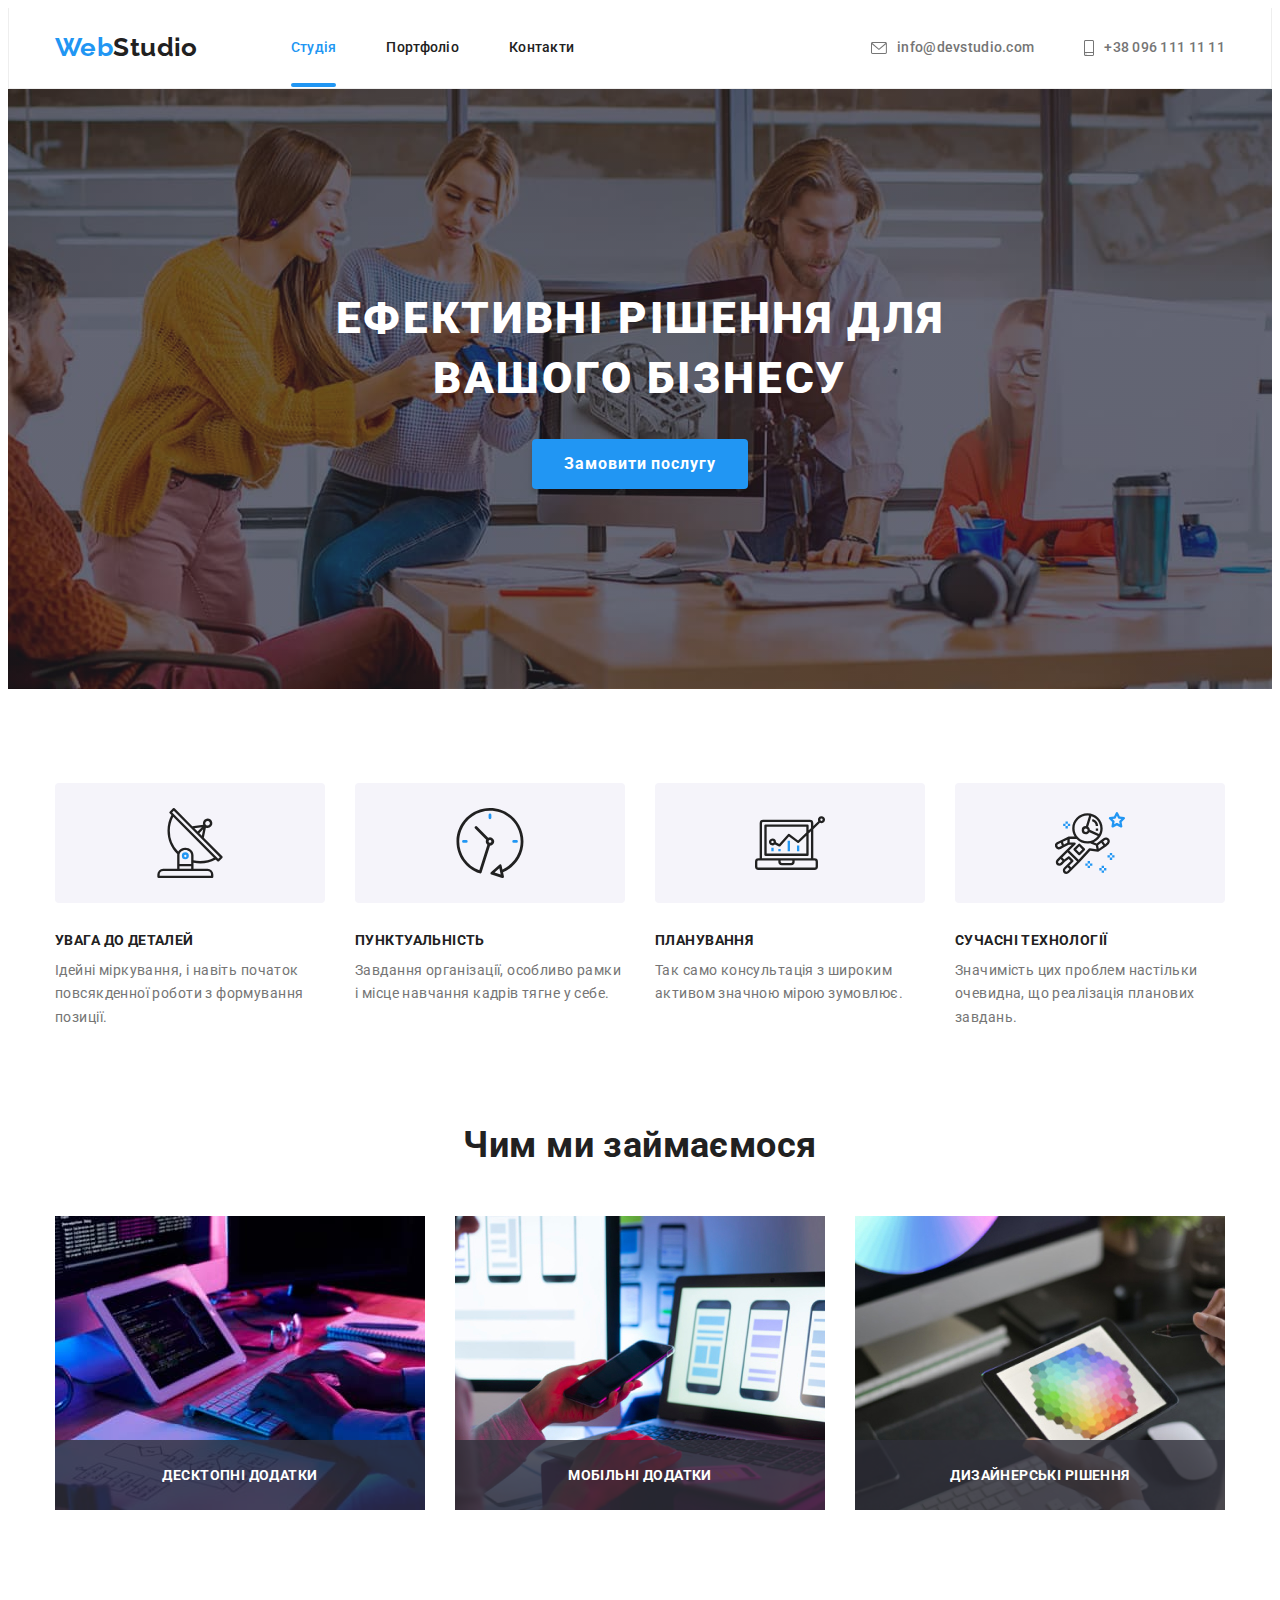
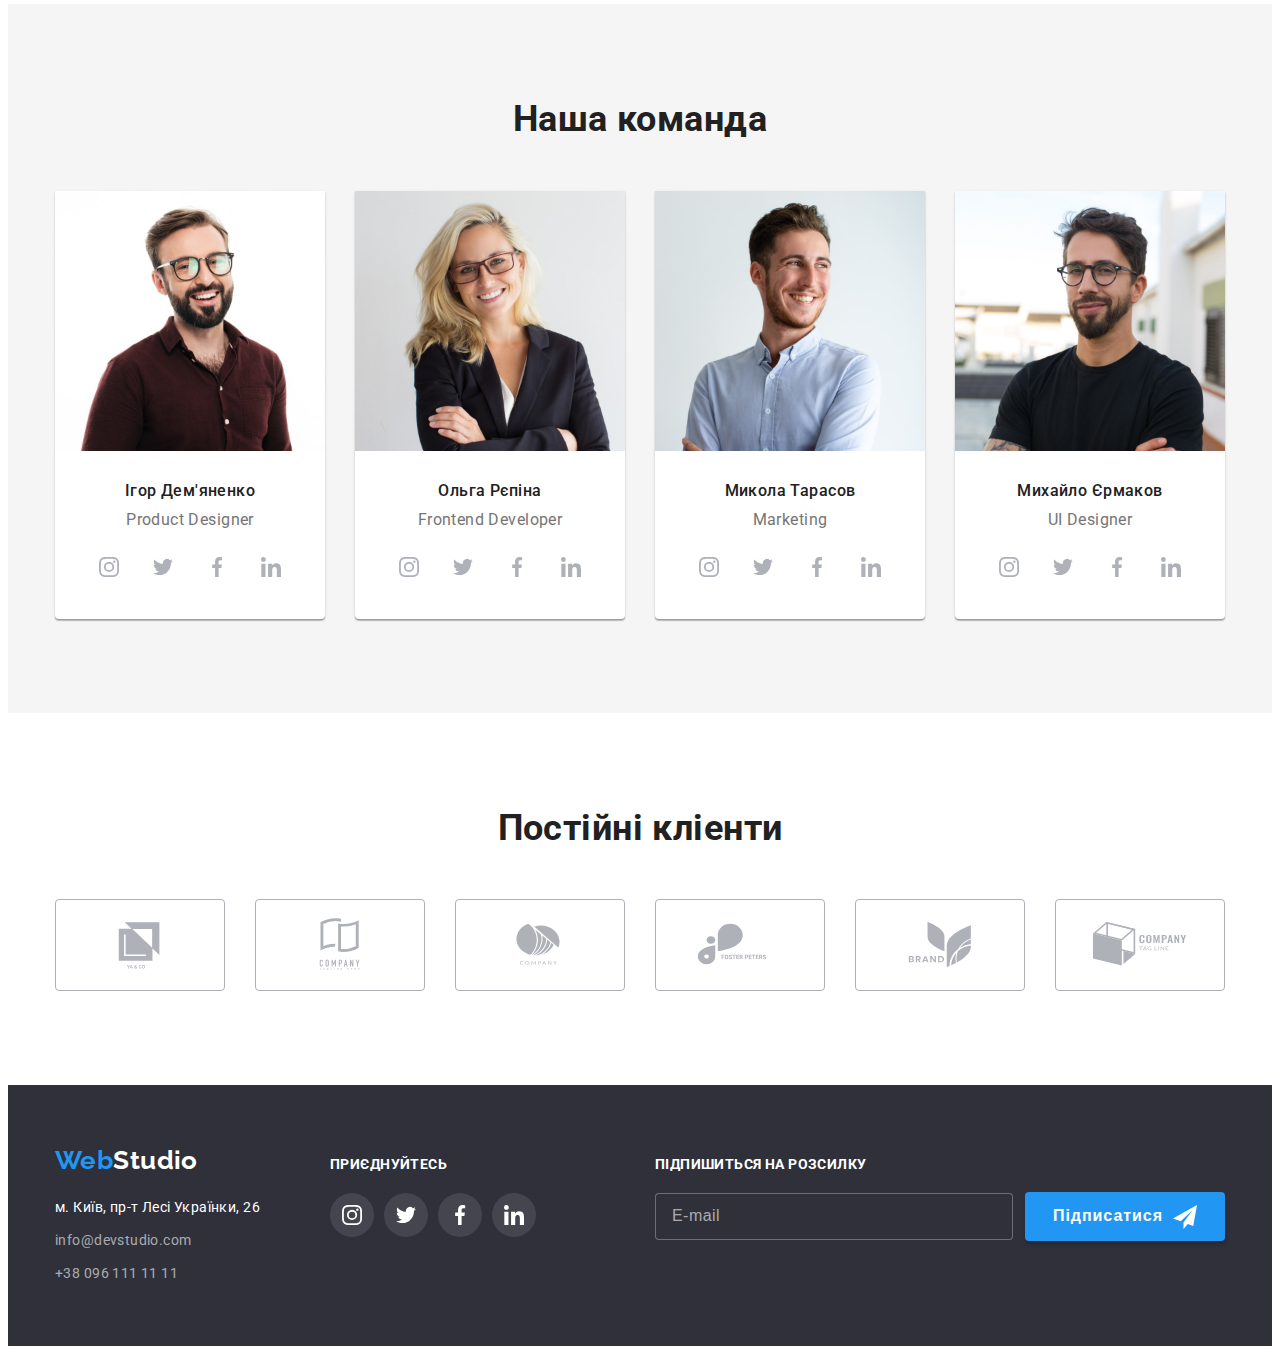
==== index.html @ d5d3a39d "add new file" ====
<!DOCTYPE html>
<html lang="uk">
  <head>
    <meta charset="UTF-8" />
    <meta http-equiv="X-UA-Compatible" content="IE=edge" />
    <meta name="viewport" content="width=device-width, initial-scale=1.0" />
    <title>Студія</title>

    <!-- front famaly -->
    <link
      href="https://fonts.googleapis.com/css2?family=Raleway:wght@700&family=Roboto:wght@400;500;700;900&display=swap"
      rel="stylesheet"
    />

    <!-- normalize -->
    <link
      rel="stylesheet"
      href="https://cdnjs.cloudflare.com/ajax/libs/modern-normalize/1.1.0/modern-normalize.min.css"
      integrity="sha512-wpPYUAdjBVSE4KJnH1VR1HeZfpl1ub8YT/NKx4PuQ5NmX2tKuGu6U/JRp5y+Y8XG2tV+wKQpNHVUX03MfMFn9Q=="
      crossorigin="anonymous"
      referrerpolicy="no-referrer"
    />

    <!-- style -->
    <link rel="stylesheet" href="./css/style.css" />
  </head>

  <body>
    <!--Header section-->
    <header class="header">
      <div class="container contact-container">
        <nav class="menu-nav">
          <a class="header-logo-text link" href="./index.html" lang="en"><span>Web</span>Studio</a>
          <ul class="header-list list">
            <li class="header-item">
              <a class="header-link current link" href="./index.html">Студія</a>
            </li>
            <li class="header-item">
              <a class="header-link link" href="./portfolio.html">Портфоліо</a>
            </li>
            <li class="header-item">
              <a class="header-link link" href="">Контакти</a>
            </li>
          </ul>
        </nav>
        <!-- Contact -->
        <ul class="contacts-list list">
          <li class="сontact-item">
            <a class="сontact-link link" href="mailto:info@devstudio.com">
              <svg class="contacts-icon" width="16" height="12">
                <use href="./images/icons.svg#icon-envelope"></use>
              </svg>
              info@devstudio.com</a
            >
          </li>
          <li class="сontact-item">
            <a class="сontact-link link" href="tel:+380961111111">
              <svg class="contacts-icon" width="10" height="16">
                <use href="./images/icons.svg#icon-smartphone"></use>
              </svg>
              +38 096 111 11 11</a
            >
          </li>
        </ul>
      </div>
    </header>

    <!--Main section-->
    <main>
      <section class="hero section">
        <div class="container">
          <h1 class="hero-title">Ефективні рішення для вашого бізнесу</h1>
          <button class="hero-btn button" type="button" data-modal-open>Замовити послугу</button>
        </div>
      </section>

      <!--Our Advantage-->
      <section class="about section">
        <div class="container">
          <h2 class="visually-hidden">Наші переваги</h2>
          <ul class="about-list list">
            <li class="about-item">
              <div class="about-visual">
                <svg class="about-icon" width="70" height="70">
                  <use href="./images/icons.svg#icon-antenna"></use>
                </svg>
              </div>

              <div class="about-description">
                <h3 class="about-title">УВАГА ДО ДЕТАЛЕЙ</h3>
                <p class="about-text">
                  Ідейні міркування, і навіть початок повсякденної роботи з формування позиції.
                </p>
              </div>
            </li>

            <li class="about-item">
              <div class="about-visual">
                <svg class="about-icon" width="70" height="70">
                  <use href="./images/icons.svg#icon-clock"></use>
                </svg>
              </div>

              <div class="about-description">
                <h3 class="about-title">ПУНКТУАЛЬНІСТЬ</h3>
                <p class="about-text">
                  Завдання організації, особливо рамки і місце навчання кадрів тягне у себе.
                </p>
              </div>
            </li>

            <li class="about-item">
              <div class="about-visual">
                <svg class="about-icon" width="70" height="70">
                  <use href="./images/icons.svg#icon-diagram"></use>
                </svg>
              </div>

              <div class="about-description">
                <h3 class="about-title">ПЛАНУВАННЯ</h3>
                <p class="about-text">
                  Так само консультація з широким активом значною мірою зумовлює.
                </p>
              </div>
            </li>

            <li class="about-item">
              <div class="about-visual">
                <svg class="about-icon" width="70" height="70">
                  <use href="./images/icons.svg#icon-astronaut"></use>
                </svg>
              </div>
              <div class="about-description">
                <h3 class="about-title">СУЧАСНІ ТЕХНОЛОГІЇ</h3>
                <p class="about-text">
                  Значимість цих проблем настільки очевидна, що реалізація планових завдань.
                </p>
              </div>
            </li>
          </ul>
        </div>
      </section>

      <!--Our Work-->
      <section class="work section">
        <div class="container">
          <h2 class="section-title">Чим ми займаємося</h2>
          <ul class="work-list list">
            <li class="work-item">
              <div class="work-container">
                <img src="./images/img.jpg" alt="workpictures" width="370" height="294" />
                <div class="label">
                  <p class="label-text">ДЕСКТОПНІ ДОДАТКИ</p>
                </div>
              </div>
            </li>
            <li class="work-item">
              <div class="work-container">
                <img src="./images/img-1.jpg" alt="workpictures" width="370" height="294" />
                <div class="label">
                  <p class="label-text">МОБІЛЬНІ ДОДАТКИ</p>
                </div>
              </div>
            </li>
            <li class="work-item">
              <div class="work-container">
                <img src="./images/img-2.jpg" alt="workpictures" width="370" height="294" />
                <div class="label">
                  <p class="label-text">ДИЗАЙНЕРСЬКІ РІШЕННЯ</p>
                </div>
              </div>
            </li>
          </ul>
        </div>
      </section>

      <!--Our Team-->
      <section class="team section">
        <div class="container">
          <h2 class="section-title">Наша команда</h2>
          <ul class="team-list list">
            <li class="team-item">
              <img src="./team/team-1-min.jpg" alt="Ігор Дем'яненко" width="270" height="260" />
              <div class="members">
                <h3 class="team-title">Ігор Дем'яненко</h3>
                <p class="team-text" lang="en">Product Designer</p>
                <ul class="team-social-list list">
                  <li class="team-social-item">
                    <a class="team-social-link" href="">
                      <svg class="team-social-icon" width="20" height="20">
                        <use href="./images/icons.svg#icon-instagram"></use></svg
                    ></a>
                  </li>
                  <li class="team-social-item">
                    <a class="team-social-link" href="">
                      <svg class="team-social-icon" width="20" height="20">
                        <use href="./images/icons.svg#icon-twitter"></use>
                      </svg>
                    </a>
                  </li>
                  <li class="team-social-item">
                    <a class="team-social-link" href="">
                      <svg class="team-social-icon" width="20" height="20">
                        <use href="./images/icons.svg#icon-facebook"></use>
                      </svg>
                    </a>
                  </li>
                  <li class="team-social-item">
                    <a class="team-social-link" href="">
                      <svg class="team-social-icon" width="20" height="20">
                        <use href="./images/icons.svg#icon-linkedin"></use>
                      </svg>
                    </a>
                  </li>
                </ul>
              </div>
            </li>

            <li class="team-item">
              <img src="./team/team-2-min.jpg" alt="Ольга Рєпіна" width="270" height="260" />
              <div class="members">
                <h3 class="team-title">Ольга Рєпіна</h3>
                <p class="team-text" lang="en">Frontend Developer</p>
                <ul class="team-social-list list">
                  <li class="team-social-item">
                    <a class="team-social-link" href="">
                      <svg class="team-social-icon" width="20" height="20">
                        <use href="./images/icons.svg#icon-instagram"></use></svg
                    ></a>
                  </li>
                  <li class="team-social-item">
                    <a class="team-social-link" href="">
                      <svg class="team-social-icon" width="20" height="20">
                        <use href="./images/icons.svg#icon-twitter"></use>
                      </svg>
                    </a>
                  </li>
                  <li class="team-social-item">
                    <a class="team-social-link" href="">
                      <svg class="team-social-icon" width="20" height="20">
                        <use href="./images/icons.svg#icon-facebook"></use>
                      </svg>
                    </a>
                  </li>
                  <li class="team-social-item">
                    <a class="team-social-link" href="">
                      <svg class="team-social-icon" width="20" height="20">
                        <use href="./images/icons.svg#icon-linkedin"></use>
                      </svg>
                    </a>
                  </li>
                </ul>
              </div>
            </li>

            <li class="team-item">
              <img src="./team/team-3-min.jpg" alt="Микола Тарасов" width="270" height="260" />
              <div class="members">
                <h3 class="team-title">Микола Тарасов</h3>
                <p class="team-text" lang="en">Marketing</p>
                <ul class="team-social-list list">
                  <li class="team-social-item">
                    <a class="team-social-link" href="">
                      <svg class="team-social-icon" width="20" height="20">
                        <use href="./images/icons.svg#icon-instagram"></use></svg
                    ></a>
                  </li>
                  <li class="team-social-item">
                    <a class="team-social-link" href="">
                      <svg class="team-social-icon" width="20" height="20">
                        <use href="./images/icons.svg#icon-twitter"></use>
                      </svg>
                    </a>
                  </li>
                  <li class="team-social-item">
                    <a class="team-social-link" href="">
                      <svg class="team-social-icon" width="20" height="20">
                        <use href="./images/icons.svg#icon-facebook"></use>
                      </svg>
                    </a>
                  </li>
                  <li class="team-social-item">
                    <a class="team-social-link" href="">
                      <svg class="team-social-icon" width="20" height="20">
                        <use href="./images/icons.svg#icon-linkedin"></use>
                      </svg>
                    </a>
                  </li>
                </ul>
              </div>
            </li>

            <li class="team-item">
              <img src="./team/team-4-min.jpg" alt="Михайло Єрмаков" width="270" height="260" />
              <div class="members">
                <h3 class="team-title">Михайло Єрмаков</h3>
                <p class="team-text" lang="en">UI Designer</p>
                <ul class="team-social-list list">
                  <li class="team-social-item">
                    <a class="team-social-link" href="">
                      <svg class="team-social-icon" width="20" height="20">
                        <use href="./images/icons.svg#icon-instagram"></use></svg
                    ></a>
                  </li>
                  <li class="team-social-item">
                    <a class="team-social-link" href="">
                      <svg class="team-social-icon" width="20" height="20">
                        <use href="./images/icons.svg#icon-twitter"></use>
                      </svg>
                    </a>
                  </li>
                  <li class="team-social-item">
                    <a class="team-social-link" href="">
                      <svg class="team-social-icon" width="20" height="20">
                        <use href="./images/icons.svg#icon-facebook"></use>
                      </svg>
                    </a>
                  </li>
                  <li class="team-social-item">
                    <a class="team-social-link" href="">
                      <svg class="team-social-icon" width="20" height="20">
                        <use href="./images/icons.svg#icon-linkedin"></use>
                      </svg>
                    </a>
                  </li>
                </ul>
              </div>
            </li>
          </ul>
        </div>
      </section>

      <!-- Our regular clients-->
      <section class="clients section">
        <div class="container">
          <h2 class="section-title">Постійні кліенти</h2>
          <ul class="clients-list list">
            <li class="clients-item">
              <a class="clients-link" href="">
                <svg class="clients-icon" width="106" height="60">
                  <use href="./images/icons.svg#icon-Logo"></use>
                </svg>
              </a>
            </li>

            <li class="clients-item">
              <a class="clients-link" href="">
                <svg class="clients-icon" width="106" height="60">
                  <use href="./images/icons.svg#icon-Logo1"></use>
                </svg>
              </a>
            </li>
            <li class="clients-item">
              <a class="clients-link" href="">
                <svg class="clients-icon" width="106" height="60">
                  <use href="./images/icons.svg#icon-Logo2"></use>
                </svg>
              </a>
            </li>
            <li class="clients-item">
              <a class="clients-link" href="">
                <svg class="clients-icon" width="106" height="60">
                  <use href="./images/icons.svg#icon-Logo3"></use>
                </svg>
              </a>
            </li>
            <li class="clients-item">
              <a class="clients-link" href="">
                <svg class="clients-icon" width="106" height="60">
                  <use href="./images/icons.svg#icon-Logo4"></use>
                </svg>
              </a>
            </li>
            <li class="clients-item">
              <a class="clients-link" href="">
                <svg class="clients-icon" width="106" height="60">
                  <use href="./images/icons.svg#icon-Logo5"></use>
                </svg>
              </a>
            </li>
          </ul>
        </div>
      </section>
    </main>
    <!--Footer-->
    <footer class="footer">
      <!-- Логотип сайту -->
      <div class="container flex-block">
        <div>
          <a class="logo-footer link" href="./index.html"
            >Web<span class="logo-footer-part">Studio</span></a
          >
          <address class="footer-address">
            <!-- Контактна інформація -->
            <ul class="footer-contact-list list">
              <li class="contact-item">
                <p class="address">м. Київ, пр-т Лесі Українки, 26</p>
              </li>
              <li class="contact-item">
                <a class="footer-mail link" href="mailto:info@devstudio.com">info@devstudio.com</a>
              </li>
              <li class="contact-item">
                <a class="footer-tel link" href="tel:+380961111111">+38 096 111 11 11</a>
              </li>
            </ul>
          </address>
        </div>

        <!-- Footer Sign up -->

        <div class="footer-social">
          <p class="footer-social-title">ПРИЄДНУЙТЕСЬ</p>
          <ul class="footer-social-list list">
            <li class="footer-social-item">
              <a class="footer-social-link" href="">
                <svg class="footer-social-icon" width="20" height="20">
                  <use href="./images/icons.svg#icon-instagram"></use>
                </svg>
              </a>
            </li>

            <li class="footer-social-item">
              <a class="footer-social-link" href="">
                <svg class="footer-social-icon" width="20" height="20">
                  <use href="./images/icons.svg#icon-twitter"></use>
                </svg>
              </a>
            </li>

            <li class="footer-social-item">
              <a class="footer-social-link" href="">
                <svg class="footer-social-icon" width="20" height="20">
                  <use href="./images/icons.svg#icon-facebook"></use>
                </svg>
              </a>
            </li>

            <li class="footer-social-item">
              <a class="footer-social-link" href="">
                <svg class="footer-social-icon" width="20" height="20">
                  <use href="./images/icons.svg#icon-linkedin"></use>
                </svg>
              </a>
            </li>
          </ul>
        </div>
        <!-- Subscribe -->
        <div class="subs-mail-form">
          <p class="subs-tittle">Підпишиться на розсилку</p>
          <div class="subs-form-field">
            <form class="subs-form">
              <label for="name"></label>
              <input type="email" name="mail" id="mail" autocomplete="on" placeholder="E-mail" />
              <button class="subs-mail-btn" type="submit">
                Підписатися<svg class="send-icon" width="24" height="24">
                  <use href="./images/icons.svg#icon-send"></use>
                </svg>
              </button>
            </form>
          </div>
        </div>
      </div>
    </footer>
    <!-- Modal close-icon -->
    <div class="backdrop is-hidden" data-modal>
      <div class="modal">
        <button class="btn-close-modal" data-modal-close>
          <svg class="modal-close-icon" width="18" height="18">
            <use href="./images/icons.svg#icon-close"></use>
          </svg>
        </button>
        <p class="form-title">Залиште свої дані, ми вам передзвонимо</p>
        <form class="modal-form">
          <div class="form-field">
            <label for="name" class="form-label">Ім'я</label>
            <input type="text" class="form-input" name="user-text" id="name" />
            <svg class="icon-form" width="18" height="18">
              <use href="./images/icons.svg#icon-person"></use>
            </svg>
          </div>
          <div class="form-field">
            <label for="name" class="form-label">Телефон</label>
            <input type="tel" class="form-input" name="tel" id="name" />
            <svg class="icon-form" width="18" height="18">
              <use href="./images/icons.svg#icon-phone"></use>
            </svg>
          </div>
          <div class="form-field">
            <label for="name" class="form-label">Пошта</label>
            <input type="email" class="form-input" name="email" id="name" />
            <svg class="icon-form" width="18" height="18">
              <use href="./images/icons.svg#icon-mail"></use>
            </svg>
          </div>
          <div class="form-comment">
            <label for="comment" class="commentar">Коментар</label>
            <textarea
              class="form-area"
              name="comment"
              id="comment"
              placeholder="Введіть текст"
            ></textarea>
          </div>
          <div class="form-checkbox">
            <label for="text" class="label-check">
              <input type="checkbox" class="input-checkbox" name="text" value="text" id="text" />
              <span class="icon-checkbox"></span>
              Погоджуюся з розсилкою та приймаю<a class="policy" href="#">Умови договору</a>
            </label>
          </div>
          <button class="form-btn" type="submit">Відправити</button>
        </form>
      </div>
    </div>
    <!-- Java script modal window -->
    <script src="./js/modal.js"></script>
  </body>
</html>
---- css/style.css ----
:root {
  --primary-text-color: #757575;
  --title-text-color: #212121;
  --accent-color: #2196f3;
  --white-color: #ffffff;
  --background-color: #ffffff;
  --background-color-hero-footer: #2f303a;
  --background-color-second: #f5f5f5;
  --team-background-color: #f5f4fa;
  --main-sprite-color: #afb1b8;
  --portfolio-border: #eeeeee;
}
body {
  font-family: Roboto, sans-serif;
  color: var(--title-text-color);
  background-color: var(--background-color);
  letter-spacing: 0.03em;
  font-size: 14px;
}
/* reset */
html {
  box-sizing: border-box;
}
*,
*::after,
*::before {
  box-sizing: inherit;
}
/* Cтилі для обнулення верхніх відступів у елементів */
h1,
h2,
h3,
h4,
h5,
h6,
p {
  margin: 0;
}

/* Клас для онулення базових властивостей (ul) */
ul,
ol {
  list-style: none;
  padding-left: 0;
  margin: 0;
}

/* Класс для онулення базовых властивостей у силці(а) */
a {
  text-decoration: none;
  color: inherit;
}

/* Властивості для коректного відображення картинок */
img {
  display: block;
  max-width: 100%;
  height: auto;
}

/* Властивості для онуленя у крсива у адрес */

address {
  font-style: normal;
}
/* Container */
.container {
  width: 1200px;
  margin: 0 auto;
  padding: 0 15px;
}
/* Кнопка   */
span {
  color: var(--accent-color);
}

.visually-hidden {
  position: absolute;
  white-space: nowrap;
  width: 1px;
  height: 1px;
  overflow: hidden;
  border: 0;
  padding: 0;
  clip: rect(0 0 0 0);
  clip-path: inset(50%);
  margin: -1px;
}

/* Властивості для класу Section */

.section {
  padding-top: 94px;
  padding-bottom: 94px;
}

/* Dластивості для класу Footer */
.footer {
  padding-top: 60px;
  padding-bottom: 60px;
  background-color: var(--background-color-hero-footer);
}

/* ------------HEADER--------------- */

.header-list {
  display: flex;
}
.header-list:first-child {
  padding-right: 0;
}

.header-list list {
  margin-right: 50px;
}

/* --------------logo----------------- */
.header {
  background: var(--background-color);
  border-left: 1px solid #eeeeee;
  border-right: 1px solid #eeeeee;
  border-bottom: 1px solid #eeeeee;
}

.header-logo-text {
  display: block;
  padding-top: 24px;
  padding-bottom: 25px;
  margin-right: 93px;
  color: var(--title-text-color);
  font-family: Raleway, sans-serif;
  font-weight: 700;
  font-size: 26px;
  line-height: 1.19;
  text-decoration: none;
}
.header-logo:hover {
  color: var(--accent-color);
}
/*----------------Site nav--------------  */

.menu-nav {
  color: var(--title-text-color);
}

.menu-nav,
.header-list {
  display: flex;
  align-items: center;
}
.header-list {
  display: flex;
  gap: 50px;
}

.header-link {
  position: relative;
  font-weight: 500;
  line-height: 1.14;
  letter-spacing: 0.02em;
  color: var(--title-text-color);
  transition: color 250ms cubic-bezier(0.4, 0, 0.2, 1);
}

.header-list,
.header-link:hover,
.header-list,
.header-link:focus {
  color: var(--accent-color);
}

.header-link.current::after {
  display: block;
  content: '';
  position: absolute;
  left: 0;
  bottom: 0;
  width: 100%;
  height: 4px;
  border-radius: 2px;
  background-color: var(--accent-color);
  transform: translateY(32px);
  color: var(--accent-color);
  line-height: 1.14;
  font-weight: 500;
  letter-spacing: 0.02em;
}

.current {
  color: var(--accent-color);
}

.header-list,
.header-link.current:hover,
.header-list,
.header-link.current:focus {
  color: var(--accent-color);
}

/* --------Contact------------ */
.contact-container {
  display: flex;
}

.contacts-list {
  display: flex;
  align-items: center;
  justify-content: center;
  margin-left: auto;
  gap: 50px;
}

.сontact-link {
  display: flex;
  align-items: center;
  justify-content: center;
  margin: auto;
  color: var(--primary-text-color);
  font-weight: 500;
  line-height: 1.14;
  letter-spacing: 0.02em;
  transition: color 250ms cubic-bezier(0.4, 0, 0.2, 1);
}
.contacts-list,
.сontact-link:hover,
.contacts-list,
.сontact-link:focus {
  color: var(--accent-color);
}

.contacts-icon {
  margin-right: 10px;
  fill: currentColor;
}

/* -----------------HERO------------- */
.hero {
  background-color: var(--background-color-hero-footer);
  text-align: center;
  padding-top: 200px;
  padding-bottom: 200px;
  background-image: linear-gradient(rgba(47, 48, 58, 0.4), rgba(47, 48, 58, 0.4)),
    url(../images/bg-img.jpg);
  background-repeat: no-repeat;
  background-position: center;
  background-size: cover;
  max-width: 1600px;
  margin-left: auto;
  margin-right: auto;
}

.is-hidden {
  visibility: hidden;
  opacity: 0;
  pointer-events: none;
}
.backdrop.is-hidden .modal {
  transform: translate(-50%, -50%) scaleY(0);
}
.backdrop {
  position: fixed;
  top: 0;
  left: 0;
  width: 100%;
  height: 100%;
  background-color: rgba(0, 0, 0, 0.2);
  transition: opacity 300ms linear, visibility 300ms linear;
}

.modal {
  position: absolute;
  top: 50%;
  left: 50%;
  height: 581px;
  width: 528px;
  padding: 40px;
  background-color: var(--background-color);
  box-shadow: 0px 1px 3px rgba(0, 0, 0, 0.12), 0px 1px 1px rgba(0, 0, 0, 0.14),
    0px 2px 1px rgba(0, 0, 0, 0.2);
  border-radius: 4px;

  transform: translate(-50%, -50%) scaleY(1);
  transition: transform 300ms linear;
}
.btn-close-modal {
  position: absolute;
  top: 8px;
  right: 8px;
  width: 30px;
  height: 30px;
  border-radius: 50%;
  border: 1px solid rgba(0, 0, 0, 0.1);
  background-color: var(--background-color);
  display: flex;
  align-items: center;
  justify-content: center;
  padding: 0;
  cursor: pointer;
}

.hero-title {
  font-weight: 900;
  font-size: 44px;
  line-height: 1.36;
  letter-spacing: 0.06em;
  text-transform: uppercase;
  color: var(--white-color);
  max-width: 696px;
  margin-bottom: 30px;
  margin: 0 auto;
}

.hero-btn {
  background: var(--accent-color);
  color: var(--white-color);
  width: 216px;
  height: 50px;
  box-shadow: 0px 4px 4px rgba(0, 0, 0, 0.15);
  border: 0;
  border-radius: 4px;
  cursor: pointer;
  transition: color 250ms cubic-bezier(0.4, 0, 0.2, 1);
}

.hero-btn.button {
  font-family: inherit;
  font-weight: 700;
  display: inline-block;
  margin: 30px auto 0 auto;
  font-size: 16px;
  line-height: 1.88;
  letter-spacing: 0.06em;
}

.hero-btn.button:hover {
  color: var(--title-text-color);
  background-color: var(--accent-color);
}

.hero-btn.button:focus {
  color: var(--title-text-color);
}
/* ---------------Modal form in Hero section------------- */
textarea {
  resize: none;
}

.form-title {
  margin-bottom: 12px;
  font-weight: 700;
  font-size: 20px;
  line-height: 1.15;
  text-align: center;
  letter-spacing: 0.03em;
  color: var(--title-text-color);
  justify-content: center;
}

.form-field {
  display: flex;
  position: relative;
  flex-direction: column;
  text-align: start;
  margin-bottom: 10px;
}

.form-label {
  margin-bottom: 4px;
  font-weight: 400;
  font-size: 12px;
  line-height: 1.16;
  letter-spacing: 0.01em;
  color: var(--primary-text-color);
}

.form-input {
  width: 100%;
  padding: 11px;
  padding-left: 42px;
  font: inherit;
  outline: transparent;
  border: 1px solid rgba(33, 33, 33, 0.2);
  border-radius: 4px;
  transition-property: background-color, fill;
  transition-duration: 250ms;
  transition-timing-function: cubic-bezier(0.4, 0, 0.2, 1);
}

.form-input:focus,
.form-area:focus {
  border: 1px solid #2196f3;
}

.form-input:focus ~ .icon-form {
  fill: #2196f3;
}

.icon-form {
  position: absolute;
  top: calc(50% + 7px);
  left: 15px;
  transform: translateY(-50%);
}

.form-comment {
  position: relative;
  display: flex;
  flex-direction: column;
  text-align: start;
  margin-bottom: 20px;
}

.commentar {
  margin-bottom: 4px;
  font-size: 12px;
  line-height: 1.16;
  letter-spacing: 0.01em;
  color: var(--title-text-color);
}

.form-area {
  display: block;
  width: 100%;
  margin-left: auto;
  margin-right: auto;
  padding: 12px 16px;
  height: 120px;
  outline: transparent;
  border: 1px solid rgba(33, 33, 33, 0.2);
  border-radius: 4px;
  font-size: 12px;
  line-height: 1.16;
  letter-spacing: 0.01em;
  cursor: pointer;
}

.form-area::placeholder {
  color: rgba(117, 117, 117, 0.5);
}

.label-check {
  display: flex;
  align-items: center;
  justify-content: center;
  font-size: 14px;
  line-height: 1.71;
  letter-spacing: 0.03em;
  color: var(--primary-text-color);
}

.input-checkbox {
  position: absolute;
  width: 1px;
  height: 1px;
  margin: -1px;
  border: 0;
  padding: 0;
  clip: rect(0 0 0 0);
  overflow: hidden;
}

.icon-checkbox {
  display: inline-block;
  margin-right: 7px;
  width: 16px;
  height: 15px;
  border-radius: 2px;
  border: 2px solid #212121;
  transition-property: background-color, fill;
  transition-duration: 250ms;
  transition-timing-function: cubic-bezier(0.4, 0, 0.2, 1);
  cursor: pointer;
}

.policy {
  margin-left: 5px;
  color: var(--accent-color);
  text-decoration: underline;
}

.input-checkbox:checked + .icon-checkbox {
  border-color: #2196f3;
  background-color: #2196f3;
  background-image: url(../images/icon-check.svg);
  background-size: contain;
  background-origin: border-box;
}

.form-btn {
  display: block;
  align-items: center;
  justify-content: center;
  min-width: 200px;
  height: 50px;
  font-weight: 700;
  font-size: 16px;
  line-height: 1.88;
  letter-spacing: 0.06em;
  color: #ffffff;
  background-color: var(--accent-color);
  border: none;
  border-radius: 4px;
  margin: 0 auto;
  margin-top: 30px;
  transition-property: background-color, fill;
  transition-duration: 250ms;
  transition-timing-function: cubic-bezier(0.4, 0, 0.2, 1);
  cursor: pointer;
}

.form-btn:hover {
  color: var(--title-text-color);
  box-shadow: 0px 4px 4px rgba(0, 0, 0, 0.15);
}

/* -----------------Our Advantage------------- */

.about-list {
  display: flex;
  flex-wrap: wrap;
}

.about-item {
  width: 270px;
  margin-right: 30px;
}
.about-item:last-child {
  margin-right: 0;
}

.about-visual {
  display: flex;
  width: 270px;
  height: 120px;
  border-radius: 4px;
  align-items: center;
  justify-content: center;
  margin-bottom: 30px;
  background-color: var(--team-background-color);
}
.about-icon {
  display: flex;
  align-items: center;
  justify-content: center;
  background-color: var(--team-background-color);
}

.about-title {
  margin-top: 0;
  font-weight: 700;
  font-size: 14px;
  line-height: 1.14;
  text-transform: uppercase;
}
.about-text {
  margin-top: 10px;
  margin-bottom: 0;
  font-weight: 400;
  font-size: 14px;
  line-height: 1.71;
  color: var(--primary-text-color);
}

/* ----------------Our Work----------------- */

.work {
  padding-top: 0;
}

.section-title {
  font-size: 36px;
  line-height: 1.17;
  text-align: center;
  margin-bottom: 50px;
}

.work-list {
  display: flex;
}

.work-item {
  margin-right: 30px;
}
.work-item:nth-child(3n) {
  margin-right: 0;
}
.work-container {
  position: relative;
}

.label {
  display: flex;
  position: absolute;
  bottom: 0;
  left: 0;
  width: 370px;
  height: 70px;
  background: rgba(47, 48, 58, 0.8);
  align-items: center;
  justify-content: center;
}
.label-text {
  color: var(--white-color);
  font-weight: 700;
  font-size: 14px;
  line-height: 1.17;
  text-transform: uppercase;
}

/* ---------------------Our Team---------------------- */
.team {
  background-color: var(--background-color-second);
}

.section-title {
  margin-bottom: 50px;
  font-size: 36px;
  line-height: 1.17;
  text-align: center;
}
.team-list {
  display: flex;
}

.team-item {
  margin-right: 30px;
  background-color: var(--background-color);
  box-shadow: 0px 1px 3px rgba(0, 0, 0, 0.12), 0px 1px 1px rgba(0, 0, 0, 0.14),
    0px 2px 1px rgba(0, 0, 0, 0.2);
  border-radius: 0px 0px 4px 4px;
}
.team-item:nth-child(4n) {
  margin-right: 0;
}

.team-social-link {
  width: 44px;
  height: 44px;
  border-radius: 50%;
  background-color: var(--background-color);
  display: flex;
  align-items: center;
  justify-content: center;
  color: var(--main-sprite-color);
  transition: color 250ms cubic-bezier(0.4, 0, 0.2, 1),
    background-color 250ms cubic-bezier(0.4, 0, 0.2, 1);
}
.team-social-list {
  display: flex;
  align-items: center;
  justify-content: center;
  gap: 10px;
  margin-top: 16px;
}

.team-social-link:hover,
.team-social-link:focus {
  background-color: var(--accent-color);
  color: var(--white-color);
}

.team-social-icon {
  fill: currentColor;
}

.members {
  padding-top: 30px;
  padding-bottom: 30px;
}

.team-title {
  margin-bottom: 10px;
  font-weight: 500;
  font-size: 16px;
  line-height: 1.19;
  text-align: center;
}

.team-text {
  color: var(--primary-text-color);
  font-size: 16px;
  line-height: 1.19;
  text-align: center;
}

/* -----------Our regular clients------------------- */
.clients-section {
  background-color: var(--background-color);
}

.clients-list {
  display: flex;
  align-items: center;
  justify-content: center;
  gap: 30px;
}

.clients-item {
  background-color: var(--background-color);
}

.clients-link {
  border: 1px solid var(--main-sprite-color);
  border-radius: 4px;
  width: 170px;
  height: 92px;
  background-color: var(--header-main-color);
  display: flex;
  align-items: center;
  justify-content: center;
  color: var(--main-sprite-color);
  transition: color 250ms cubic-bezier(0.4, 0, 0.2, 1), border 250ms cubic-bezier(0.4, 0, 0.2, 1);
}

.clients-link:hover,
.clients-link:focus {
  color: var(--accent-color);
  border: 1px solid var(--accent-color);
}
.clients-icon {
  fill: currentColor;
}
/* -------------Footer--------------- */
.footer-logo {
  display: flex;
  align-items: baseline;
}
.logo-footer {
  font-family: 'Raleway', sans-serif;
  font-weight: 700;
  font-size: 26px;
  line-height: 1.19;
  color: var(--accent-color);
}
.logo-footer-part {
  color: var(--white-color);
}
.address {
  font-style: normal;
  font-size: 14px;
  line-height: 1.71;
  letter-spacing: 0.03em;
  color: var(--white-color);
}
.contact-item:not(:last-child) {
  margin-bottom: 9px;
}

.footer-address {
  margin-top: 20px;
}
.footer-mail,
.footer-tel {
  font-style: normal;
  font-size: 14px;
  line-height: 1.71;
  letter-spacing: 0.03em;
  color: rgba(255, 255, 255, 0.6);
  transition: color 250ms cubic-bezier(0.4, 0, 0.2, 1);
}
.footer-mail:hover,
.footer-tel:hover,
.footer-mail:focus,
.footer-tel:focus {
  color: var(--accent-color);
}
/* ------------- Footer Sign up--------------- */
.footer-social {
  margin-left: 70px;
}
.footer-social-title {
  display: block;
  margin-bottom: 20px;
  font-size: 14px;
  line-height: 1.14;
  font-weight: 700;
  letter-spacing: 0.03em;
  color: var(--white-color);
}
.flex-block {
  display: flex;
  align-items: baseline;
}
.footer-social-list {
  display: flex;
  align-items: center;
  justify-content: center;
  gap: 10px;
  margin-top: 20px;
  height: 100%;
}

.footer-social-link {
  width: 44px;
  height: 44px;
  border-radius: 50%;
  background-color: rgba(255, 255, 255, 0.1);
  display: flex;
  align-items: center;
  justify-content: center;
  color: var(--white-color);
  transition: background-color 250ms cubic-bezier(0.4, 0, 0.2, 1),
    color 250ms cubic-bezier(0.4, 0, 0.2, 1);
}

.footer-social-link:hover,
.footer-social-link:focus {
  background-color: var(--accent-color);
  color: var(--white-color);
}

.footer-social-icon {
  fill: currentColor;
}

/* ----------Subscribe---------------- */
.subs-mail-form {
  display: block;
  margin-left: auto;
}

.subs-tittle {
  font-size: 14px;
  font-weight: 700;
  text-transform: uppercase;
  color: var(--white-color);
  margin-bottom: 20px;
}
.subs-form {
  display: flex;
  align-items: center;
}

.subs-form-field input::placeholder {
  font-weight: 400;
  font-size: 16px;
  line-height: 1.25;
  letter-spacing: 0.03em;
  color: rgba(255, 255, 255, 0.6);
}

.subs-form-field input {
  margin-right: 12px;
  width: 358px;
  padding: 15px 16px;
  border: 1px solid rgba(255, 255, 255, 0.3);
  border-radius: 4px;
  background-color: var(--background-color-hero-footer);
  color: var(--white-color);
}

.subs-mail-btn {
  position: relative;
  border: none;
  padding: 10px 62px 10px 28px;
  border-radius: 4px;
  min-width: 200px;
  font-weight: 700;
  font-size: 16px;
  line-height: 1.8;
  align-items: center;
  text-align: center;
  letter-spacing: 0.06em;
  background-color: var(--accent-color);
  color: var(--white-color);
  cursor: pointer;
  box-shadow: 0px 4px 4px rgba(0, 0, 0, 0.15);

  transition: color 300ms cubic-bezier(0.4, 0, 0.2, 1);
}

.subs-mail-btn:hover {
  color: var(--title-text-color);
  background-color: var(--accent-color);
}

.subs-mail-btn:focus {
  color: var(--title-text-color);
}

.send-icon {
  position: absolute;
  top: 13px;
  right: 28px;
  fill: currentColor;
}

/* -------------------Our Portfolio Work--------------------- */

/*----------Portfolio Main1--------------- */
.filter-btns-list.list {
  background-color: var(--background-color);
}

.filter-btn.button.active {
  font-weight: 700;
  font-size: 16px;
  line-height: 1.62;
  text-align: center;
  cursor: pointer;
  background-color: var(--accent-color);
  color: var(--white-color);
  letter-spacing: 0.03em;
}

.filter-btn.button {
  font-family: inherit;
  font-weight: 500;
  font-size: 16px;
  line-height: 1.62;
  text-align: center;
  cursor: pointer;
  letter-spacing: 0.03em;
}
.filter-btns-list,
.filter-btn.button:hover,
.filter-btns-list,
.filter-btn.button:focus {
  color: var(--white-color);
  background-color: var(--accent-color);
}

/* Portfolio Main2 */

.filter-btns-list {
  display: flex;
  justify-content: center;
  margin: 0 0 50px 0;
  gap: 8px;
}

.filter-btn {
  padding: 6px 22px;
  background-color: #f5f4fa;
  border-radius: 4px;
  border: solid transparent;
  font-family: inherit;
  font-weight: 500;
  font-size: 16px;
  line-height: 1.62;
  text-align: center;
  letter-spacing: 0.03em;
  color: #212121;
  cursor: pointer;
  transition: color 250ms cubic-bezier(0.4, 0, 0.2, 1),
    background-color 250ms cubic-bezier(0.4, 0, 0.2, 1),
    box-shadow 250ms cubic-bezier(0.4, 0, 0.2, 1);
}

.filter-btn:hover {
  color: var(--white-color);
  background-color: var(--accent-color);
  box-shadow: 0px 3px 1px rgba(0, 0, 0, 0.1), 0px 1px 2px rgba(0, 0, 0, 0.08),
    0px 2px 2px rgba(0, 0, 0, 0.12);
}
.filter-btn:focus {
  color: var(--white-color);
}

/* ------------Project List---------------- */
.project-list {
  display: flex;
  flex-wrap: wrap;
}

.project-item {
  margin-right: 30px;
  margin-bottom: 30px;
  background-color: var(--white-color);
}

.project-item:nth-child(3n) {
  margin-right: 0;
}

.project-item:nth-last-child(-n + 3) {
  margin-bottom: 0;
}

.project-link {
  display: block;
  transition: box-shadow 250ms cubic-bezier(0.4, 0, 0.2, 1);
}
.project-thumb {
  position: relative;
  overflow: hidden;
}

.project-meta {
  position: absolute;
  top: 0;
  left: 0;
  font-size: 18px;
  line-height: 1.6;
  letter-spacing: 0.03em;
  color: var(--white-color);
  background-color: rgba(33, 150, 243, 0.9);
  height: 100%;
  padding: 63px 24px;
  transform: translateY(100%);
  transition: transform 300ms linear;
  /* overflow: auto; коли тексту багато додає скрол*/
}
.project-item:hover .project-meta {
  transform: translateY(0);
}

.project-link:hover,
.project-link:focus {
  box-shadow: 0px 1px 1px rgba(0, 0, 0, 0.12), 0px 4px 4px rgba(0, 0, 0, 0.06),
    1px 4px 6px rgba(0, 0, 0, 0.16);
}

/* -----Work-projects------- */
.work-projects {
  padding-top: 20px;
  padding-bottom: 20px;
  padding-left: 24px;
  padding-right: 24px;
  border-left: 1px solid #eeeeee;
  border-right: 1px solid #eeeeee;
  border-bottom: 1px solid #eeeeee;
}

.project-name {
  margin-bottom: 4px;
  font-size: 18px;
  line-height: 2;
  letter-spacing: 0.06em;
  color: var(--title-text-color);
}
.projects-text {
  font-size: 16px;
  line-height: 1.88;
  color: var(--primary-text-color);
}
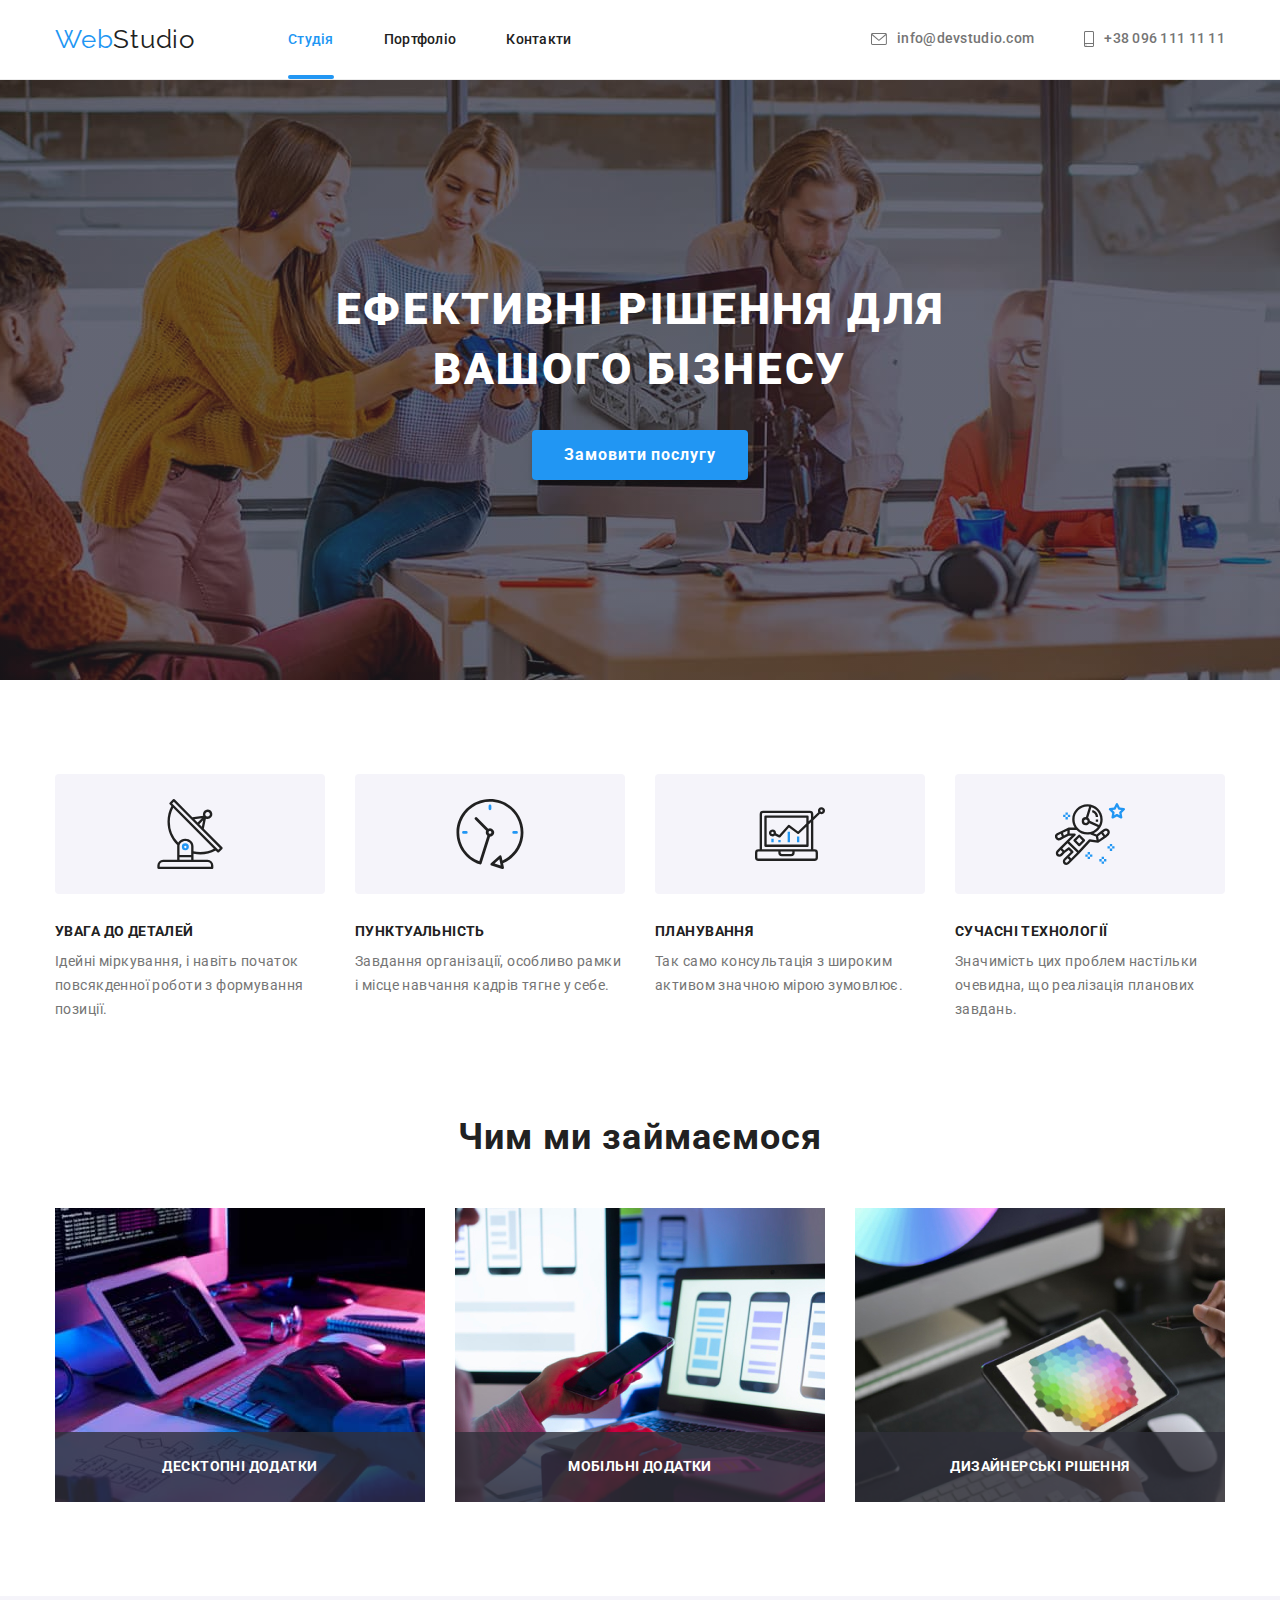
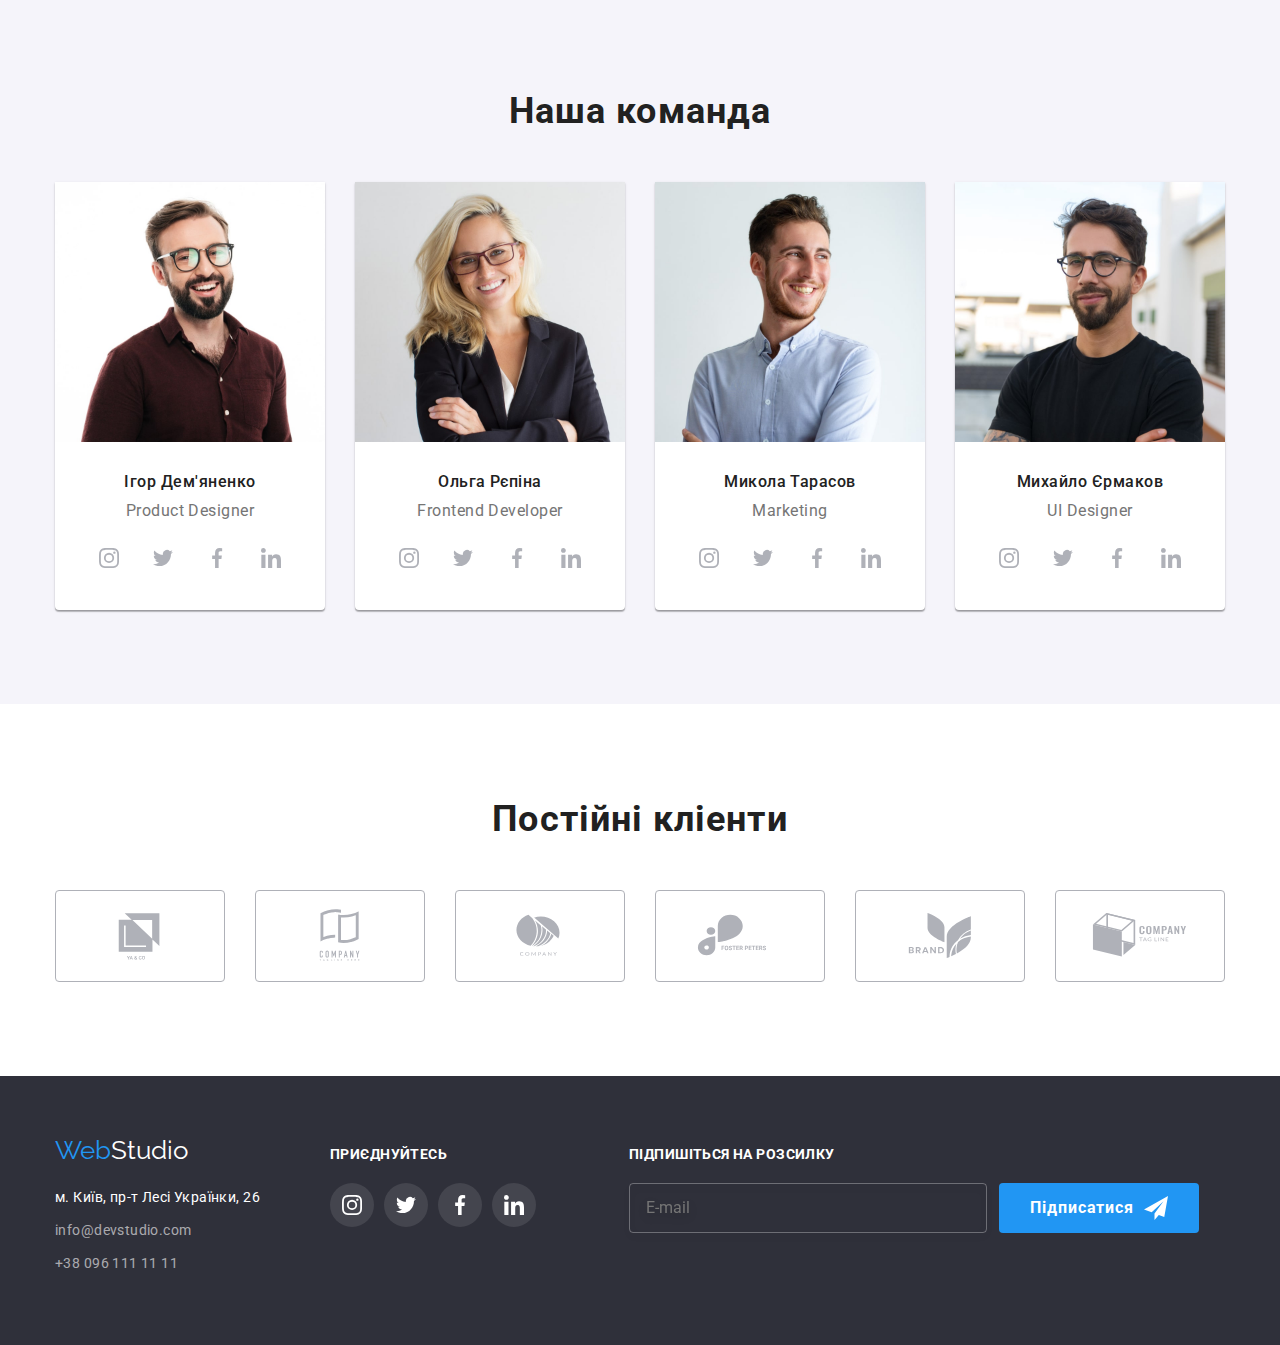
==== commit 164e01c2: "add new file" ====
--- a/index.html
+++ b/index.html
@@ -5,6 +5,8 @@
     <meta http-equiv="X-UA-Compatible" content="IE=edge" />
     <meta name="viewport" content="width=device-width, initial-scale=1.0" />
     <title>Студія</title>
+    <link rel="preconnect" href="https://fonts.googleapis.com" />
+    <link rel="preconnect" href="https://fonts.gstatic.com" crossorigin />
 
     <!-- front famaly -->
     <link
@@ -12,50 +14,41 @@
       rel="stylesheet"
     />
 
-    <!-- normalize -->
-    <link
-      rel="stylesheet"
-      href="https://cdnjs.cloudflare.com/ajax/libs/modern-normalize/1.1.0/modern-normalize.min.css"
-      integrity="sha512-wpPYUAdjBVSE4KJnH1VR1HeZfpl1ub8YT/NKx4PuQ5NmX2tKuGu6U/JRp5y+Y8XG2tV+wKQpNHVUX03MfMFn9Q=="
-      crossorigin="anonymous"
-      referrerpolicy="no-referrer"
-    />
-
     <!-- style -->
-    <link rel="stylesheet" href="./css/style.css" />
+    <link rel="stylesheet" href="./css/main.min.css" />
   </head>
 
   <body>
     <!--Header section-->
     <header class="header">
-      <div class="container contact-container">
-        <nav class="menu-nav">
-          <a class="header-logo-text link" href="./index.html" lang="en"><span>Web</span>Studio</a>
-          <ul class="header-list list">
-            <li class="header-item">
-              <a class="header-link current link" href="./index.html">Студія</a>
-            </li>
-            <li class="header-item">
-              <a class="header-link link" href="./portfolio.html">Портфоліо</a>
-            </li>
-            <li class="header-item">
-              <a class="header-link link" href="">Контакти</a>
+      <div class="container">
+        <nav class="header__menu-nav">
+          <a class="header__logo-text link" href="./index.html" lang="en"><span>Web</span>Studio</a>
+          <ul class="header__list list">
+            <li class="header__item">
+              <a class="header__link link active current" href="./index.html">Студія</a>
+            </li>
+            <li class="header__item">
+              <a class="header__link link" href="./portfolio.html">Портфоліо</a>
+            </li>
+            <li class="header__item">
+              <a class="header__link link" href="">Контакти</a>
             </li>
           </ul>
         </nav>
-        <!-- Contact -->
-        <ul class="contacts-list list">
-          <li class="сontact-item">
-            <a class="сontact-link link" href="mailto:info@devstudio.com">
-              <svg class="contacts-icon" width="16" height="12">
+        <!-- Contacts -->
+        <ul class="header__contact-list list">
+          <li class="header__item">
+            <a class="header__contact-link link" href="mailto:info@devstudio.com">
+              <svg class="header__contact-logo" width="16" height="12">
                 <use href="./images/icons.svg#icon-envelope"></use>
               </svg>
               info@devstudio.com</a
             >
           </li>
-          <li class="сontact-item">
-            <a class="сontact-link link" href="tel:+380961111111">
-              <svg class="contacts-icon" width="10" height="16">
+          <li class="header__item">
+            <a class="header__contact-link link" href="tel:+380961111111">
+              <svg class="header__contact-logo" width="10" height="16">
                 <use href="./images/icons.svg#icon-smartphone"></use>
               </svg>
               +38 096 111 11 11</a
@@ -67,147 +60,205 @@
 
     <!--Main section-->
     <main>
-      <section class="hero section">
+      <section class="hero">
         <div class="container">
-          <h1 class="hero-title">Ефективні рішення для вашого бізнесу</h1>
-          <button class="hero-btn button" type="button" data-modal-open>Замовити послугу</button>
+          <h1 class="hero__title">Ефективні рішення для вашого бізнесу</h1>
+          <button class="hero__btn" data-modal-open type="button">Замовити послугу</button>
         </div>
       </section>
 
       <!--Our Advantage-->
-      <section class="about section">
+      <section class="about">
         <div class="container">
-          <h2 class="visually-hidden">Наші переваги</h2>
-          <ul class="about-list list">
-            <li class="about-item">
-              <div class="about-visual">
-                <svg class="about-icon" width="70" height="70">
+          <ul class="about__list list">
+            <li class="about__item">
+              <div class="about__icon">
+                <svg width="70" height="70">
                   <use href="./images/icons.svg#icon-antenna"></use>
                 </svg>
               </div>
-
-              <div class="about-description">
-                <h3 class="about-title">УВАГА ДО ДЕТАЛЕЙ</h3>
-                <p class="about-text">
-                  Ідейні міркування, і навіть початок повсякденної роботи з формування позиції.
-                </p>
-              </div>
-            </li>
-
-            <li class="about-item">
-              <div class="about-visual">
-                <svg class="about-icon" width="70" height="70">
+              <h3 class="about__title">УВАГА ДО ДЕТАЛЕЙ</h3>
+              <p class="about__text">
+                Ідейні міркування, і навіть початок повсякденної роботи з формування позиції.
+              </p>
+            </li>
+
+            <li class="about__item">
+              <div class="about__icon">
+                <svg width="70" height="70">
                   <use href="./images/icons.svg#icon-clock"></use>
                 </svg>
               </div>
-
-              <div class="about-description">
-                <h3 class="about-title">ПУНКТУАЛЬНІСТЬ</h3>
-                <p class="about-text">
-                  Завдання організації, особливо рамки і місце навчання кадрів тягне у себе.
-                </p>
-              </div>
-            </li>
-
-            <li class="about-item">
-              <div class="about-visual">
-                <svg class="about-icon" width="70" height="70">
+              <h3 class="about__title">ПУНКТУАЛЬНІСТЬ</h3>
+              <p class="about__text">
+                Завдання організації, особливо рамки і місце навчання кадрів тягне у себе.
+              </p>
+            </li>
+
+            <li class="about__item">
+              <div class="about__icon">
+                <svg width="70" height="70">
                   <use href="./images/icons.svg#icon-diagram"></use>
                 </svg>
               </div>
-
-              <div class="about-description">
-                <h3 class="about-title">ПЛАНУВАННЯ</h3>
-                <p class="about-text">
-                  Так само консультація з широким активом значною мірою зумовлює.
-                </p>
-              </div>
-            </li>
-
-            <li class="about-item">
-              <div class="about-visual">
-                <svg class="about-icon" width="70" height="70">
+              <h3 class="about__title">ПЛАНУВАННЯ</h3>
+              <p class="about__text">
+                Так само консультація з широким активом значною мірою зумовлює.
+              </p>
+            </li>
+
+            <li class="about__item">
+              <div class="about__icon">
+                <svg width="70" height="70">
                   <use href="./images/icons.svg#icon-astronaut"></use>
                 </svg>
               </div>
-              <div class="about-description">
-                <h3 class="about-title">СУЧАСНІ ТЕХНОЛОГІЇ</h3>
-                <p class="about-text">
-                  Значимість цих проблем настільки очевидна, що реалізація планових завдань.
-                </p>
-              </div>
+              <h3 class="about__title">СУЧАСНІ ТЕХНОЛОГІЇ</h3>
+              <p class="about__text">
+                Значимість цих проблем настільки очевидна, що реалізація планових завдань.
+              </p>
             </li>
           </ul>
         </div>
       </section>
 
-      <!--Our Work-->
-      <section class="work section">
+      <!--Our Work BEM-->
+      <section class="skills">
         <div class="container">
-          <h2 class="section-title">Чим ми займаємося</h2>
-          <ul class="work-list list">
-            <li class="work-item">
-              <div class="work-container">
-                <img src="./images/img.jpg" alt="workpictures" width="370" height="294" />
-                <div class="label">
-                  <p class="label-text">ДЕСКТОПНІ ДОДАТКИ</p>
-                </div>
-              </div>
-            </li>
-            <li class="work-item">
-              <div class="work-container">
-                <img src="./images/img-1.jpg" alt="workpictures" width="370" height="294" />
-                <div class="label">
-                  <p class="label-text">МОБІЛЬНІ ДОДАТКИ</p>
-                </div>
-              </div>
-            </li>
-            <li class="work-item">
-              <div class="work-container">
-                <img src="./images/img-2.jpg" alt="workpictures" width="370" height="294" />
-                <div class="label">
-                  <p class="label-text">ДИЗАЙНЕРСЬКІ РІШЕННЯ</p>
-                </div>
-              </div>
-            </li>
-          </ul>
+          <div class="skills_content">
+            <h2 class="skills__title">Чим ми займаємося</h2>
+            <ul class="skills__list list">
+              <li class="skills__item">
+                <a href="#" class="skills__link">
+                  <img src="./images/img.jpg" alt="workpictures" width="370" height="294" />
+                  <p class="skills__link-text">ДЕСКТОПНІ ДОДАТКИ</p>
+                </a>
+              </li>
+              <li class="skills__item">
+                <a href="#" class="skills__link">
+                  <img src="./images/img-1.jpg" alt="workpictures" width="370" height="294" />
+                  <p class="skills__link-text">МОБІЛЬНІ ДОДАТКИ</p>
+                </a>
+              </li>
+              <li class="skills__item">
+                <a href="#" class="skills__link">
+                  <img src="./images/img-2.jpg" alt="workpictures" width="370" height="294" />
+                  <p class="skills__link-text">ДИЗАЙНЕРСЬКІ РІШЕННЯ</p>
+                </a>
+              </li>
+            </ul>
+          </div>
         </div>
       </section>
 
-      <!--Our Team-->
-      <section class="team section">
+      <!--Our Team BEM-->
+      <section class="team">
         <div class="container">
-          <h2 class="section-title">Наша команда</h2>
-          <ul class="team-list list">
-            <li class="team-item">
+          <h2 class="team__title">Наша команда</h2>
+          <ul class="team__list list">
+            <li class="team__item">
               <img src="./team/team-1-min.jpg" alt="Ігор Дем'яненко" width="270" height="260" />
-              <div class="members">
-                <h3 class="team-title">Ігор Дем'яненко</h3>
-                <p class="team-text" lang="en">Product Designer</p>
-                <ul class="team-social-list list">
-                  <li class="team-social-item">
-                    <a class="team-social-link" href="">
-                      <svg class="team-social-icon" width="20" height="20">
+              <div class="team__skills">
+                <h3 class="team__name">Ігор Дем'яненко</h3>
+                <p class="team__profession" lang="en">Product Designer</p>
+                <ul class="team__social-list list">
+                  <li class="team__social-item">
+                    <a class="social__item-link" href="#">
+                      <svg class="team__icon" width="20" height="20">
                         <use href="./images/icons.svg#icon-instagram"></use></svg
                     ></a>
                   </li>
-                  <li class="team-social-item">
-                    <a class="team-social-link" href="">
+                  <li class="team__social-item">
+                    <a class="social__item-link" href="#">
+                      <svg class="team__icon" width="20" height="20">
+                        <use href="./images/icons.svg#icon-twitter"></use>
+                      </svg>
+                    </a>
+                  </li>
+                  <li class="team__social-item">
+                    <a class="social__item-link" href="#">
+                      <svg class="team__icon" width="20" height="20">
+                        <use href="./images/icons.svg#icon-facebook"></use>
+                      </svg>
+                    </a>
+                  </li>
+                  <li class="team__social-item">
+                    <a class="social__item-link" href="#">
+                      <svg class="team__icon" width="20" height="20">
+                        <use href="./images/icons.svg#icon-linkedin"></use>
+                      </svg>
+                    </a>
+                  </li>
+                </ul>
+              </div>
+            </li>
+
+            <li class="team__item">
+              <img src="./team/team-2-min.jpg" alt="Ольга Рєпіна" width="270" height="260" />
+              <div class="team__skills">
+                <h3 class="team__name">Ольга Рєпіна</h3>
+                <p class="team__profession" lang="en">Frontend Developer</p>
+                <ul class="team__social-list list">
+                  <li class="team__social-item">
+                    <a class="social__item-link" href="#">
+                      <svg class="team__icon" width="20" height="20">
+                        <use href="./images/icons.svg#icon-instagram"></use></svg
+                    ></a>
+                  </li>
+                  <li class="team__social-item">
+                    <a class="social__item-link" href="#">
+                      <svg class="team__icon" width="20" height="20">
+                        <use href="./images/icons.svg#icon-twitter"></use>
+                      </svg>
+                    </a>
+                  </li>
+                  <li class="team__social-item">
+                    <a class="social__item-link" href="#">
+                      <svg class="team__icon" width="20" height="20">
+                        <use href="./images/icons.svg#icon-facebook"></use>
+                      </svg>
+                    </a>
+                  </li>
+                  <li class="team__social-item">
+                    <a class="social__item-link" href="#">
+                      <svg class="team__icon" width="20" height="20">
+                        <use href="./images/icons.svg#icon-linkedin"></use>
+                      </svg>
+                    </a>
+                  </li>
+                </ul>
+              </div>
+            </li>
+
+            <li class="team__item">
+              <img src="./team/team-3-min.jpg" alt="Микола Тарасов" width="270" height="260" />
+              <div class="team__skills">
+                <h3 class="team__name">Микола Тарасов</h3>
+                <p class="team__profession" lang="en">Marketing</p>
+                <ul class="team__social-list list">
+                  <li class="team__social-item">
+                    <a class="social__item-link" href="#">
+                      <svg class="team__icon" width="20" height="20">
+                        <use href="./images/icons.svg#icon-instagram"></use></svg
+                    ></a>
+                  </li>
+                  <li class="team__social-item">
+                    <a class="social__item-link" href="#">
                       <svg class="team-social-icon" width="20" height="20">
                         <use href="./images/icons.svg#icon-twitter"></use>
                       </svg>
                     </a>
                   </li>
-                  <li class="team-social-item">
-                    <a class="team-social-link" href="">
-                      <svg class="team-social-icon" width="20" height="20">
+                  <li class="team__social-item">
+                    <a class="social__item-link" href="#">
+                      <svg class="team__icon" width="20" height="20">
                         <use href="./images/icons.svg#icon-facebook"></use>
                       </svg>
                     </a>
                   </li>
-                  <li class="team-social-item">
-                    <a class="team-social-link" href="">
-                      <svg class="team-social-icon" width="20" height="20">
+                  <li class="team__social-item">
+                    <a class="social__item-link" href="#">
+                      <svg class="team__icon" width="20" height="20">
                         <use href="./images/icons.svg#icon-linkedin"></use>
                       </svg>
                     </a>
@@ -216,35 +267,35 @@
               </div>
             </li>
 
-            <li class="team-item">
-              <img src="./team/team-2-min.jpg" alt="Ольга Рєпіна" width="270" height="260" />
-              <div class="members">
-                <h3 class="team-title">Ольга Рєпіна</h3>
-                <p class="team-text" lang="en">Frontend Developer</p>
-                <ul class="team-social-list list">
-                  <li class="team-social-item">
-                    <a class="team-social-link" href="">
-                      <svg class="team-social-icon" width="20" height="20">
+            <li class="team__item">
+              <img src="./team/team-4-min.jpg" alt="Михайло Єрмаков" width="270" height="260" />
+              <div class="team__skills">
+                <h3 class="team__name">Михайло Єрмаков</h3>
+                <p class="team__profession" lang="en">UI Designer</p>
+                <ul class="team__social-list list">
+                  <li class="team__social-item">
+                    <a class="social__item-link" href="#">
+                      <svg class="team__icon" width="20" height="20">
                         <use href="./images/icons.svg#icon-instagram"></use></svg
                     ></a>
                   </li>
-                  <li class="team-social-item">
-                    <a class="team-social-link" href="">
-                      <svg class="team-social-icon" width="20" height="20">
+                  <li class="team__social-item">
+                    <a class="social__item-link" href="#">
+                      <svg class="team__icon" width="20" height="20">
                         <use href="./images/icons.svg#icon-twitter"></use>
                       </svg>
                     </a>
                   </li>
-                  <li class="team-social-item">
-                    <a class="team-social-link" href="">
-                      <svg class="team-social-icon" width="20" height="20">
+                  <li class="team__social-item">
+                    <a class="social__item-link" href="#">
+                      <svg class="team__icon" width="20" height="20">
                         <use href="./images/icons.svg#icon-facebook"></use>
                       </svg>
                     </a>
                   </li>
-                  <li class="team-social-item">
-                    <a class="team-social-link" href="">
-                      <svg class="team-social-icon" width="20" height="20">
+                  <li class="team__social-item">
+                    <a class="social__item-link" href="#">
+                      <svg class="team__icon" width="20" height="20">
                         <use href="./images/icons.svg#icon-linkedin"></use>
                       </svg>
                     </a>
@@ -252,128 +303,54 @@
                 </ul>
               </div>
             </li>
-
-            <li class="team-item">
-              <img src="./team/team-3-min.jpg" alt="Микола Тарасов" width="270" height="260" />
-              <div class="members">
-                <h3 class="team-title">Микола Тарасов</h3>
-                <p class="team-text" lang="en">Marketing</p>
-                <ul class="team-social-list list">
-                  <li class="team-social-item">
-                    <a class="team-social-link" href="">
-                      <svg class="team-social-icon" width="20" height="20">
-                        <use href="./images/icons.svg#icon-instagram"></use></svg
-                    ></a>
-                  </li>
-                  <li class="team-social-item">
-                    <a class="team-social-link" href="">
-                      <svg class="team-social-icon" width="20" height="20">
-                        <use href="./images/icons.svg#icon-twitter"></use>
-                      </svg>
-                    </a>
-                  </li>
-                  <li class="team-social-item">
-                    <a class="team-social-link" href="">
-                      <svg class="team-social-icon" width="20" height="20">
-                        <use href="./images/icons.svg#icon-facebook"></use>
-                      </svg>
-                    </a>
-                  </li>
-                  <li class="team-social-item">
-                    <a class="team-social-link" href="">
-                      <svg class="team-social-icon" width="20" height="20">
-                        <use href="./images/icons.svg#icon-linkedin"></use>
-                      </svg>
-                    </a>
-                  </li>
-                </ul>
-              </div>
-            </li>
-
-            <li class="team-item">
-              <img src="./team/team-4-min.jpg" alt="Михайло Єрмаков" width="270" height="260" />
-              <div class="members">
-                <h3 class="team-title">Михайло Єрмаков</h3>
-                <p class="team-text" lang="en">UI Designer</p>
-                <ul class="team-social-list list">
-                  <li class="team-social-item">
-                    <a class="team-social-link" href="">
-                      <svg class="team-social-icon" width="20" height="20">
-                        <use href="./images/icons.svg#icon-instagram"></use></svg
-                    ></a>
-                  </li>
-                  <li class="team-social-item">
-                    <a class="team-social-link" href="">
-                      <svg class="team-social-icon" width="20" height="20">
-                        <use href="./images/icons.svg#icon-twitter"></use>
-                      </svg>
-                    </a>
-                  </li>
-                  <li class="team-social-item">
-                    <a class="team-social-link" href="">
-                      <svg class="team-social-icon" width="20" height="20">
-                        <use href="./images/icons.svg#icon-facebook"></use>
-                      </svg>
-                    </a>
-                  </li>
-                  <li class="team-social-item">
-                    <a class="team-social-link" href="">
-                      <svg class="team-social-icon" width="20" height="20">
-                        <use href="./images/icons.svg#icon-linkedin"></use>
-                      </svg>
-                    </a>
-                  </li>
-                </ul>
-              </div>
-            </li>
           </ul>
         </div>
       </section>
 
-      <!-- Our regular clients-->
-      <section class="clients section">
+      <!-- Our regular clients BEM-->
+      <section class="clients">
         <div class="container">
-          <h2 class="section-title">Постійні кліенти</h2>
-          <ul class="clients-list list">
-            <li class="clients-item">
-              <a class="clients-link" href="">
-                <svg class="clients-icon" width="106" height="60">
+          <h2 class="clients__title">Постійні кліенти</h2>
+          <ul class="clients__list list">
+            <li class="clients__list-item">
+              <a class="clients__link" href="#">
+                <svg class="clients__icon" width="106" height="60">
                   <use href="./images/icons.svg#icon-Logo"></use>
                 </svg>
               </a>
             </li>
 
-            <li class="clients-item">
-              <a class="clients-link" href="">
-                <svg class="clients-icon" width="106" height="60">
+            <li class="clients__list-item">
+              <a class="clients__link" href="#">
+                <svg class="clients__icon" width="106" height="60">
                   <use href="./images/icons.svg#icon-Logo1"></use>
                 </svg>
               </a>
             </li>
-            <li class="clients-item">
-              <a class="clients-link" href="">
-                <svg class="clients-icon" width="106" height="60">
+            <li class="clients__list-item">
+              <a class="clients__link" href="#">
+                <svg class="clients__icon" width="106" height="60">
                   <use href="./images/icons.svg#icon-Logo2"></use>
                 </svg>
               </a>
             </li>
-            <li class="clients-item">
-              <a class="clients-link" href="">
-                <svg class="clients-icon" width="106" height="60">
+            <li class="clients__list-item">
+              <a class="clients__link" href="">
+                <svg class="clients__icon" width="106" height="60">
                   <use href="./images/icons.svg#icon-Logo3"></use>
                 </svg>
               </a>
             </li>
-            <li class="clients-item">
-              <a class="clients-link" href="">
-                <svg class="clients-icon" width="106" height="60">
+            <li class="clients__list-item">
+              <a class="clients__link" href="">
+                <svg class="clients__icon" width="106" height="60">
                   <use href="./images/icons.svg#icon-Logo4"></use>
                 </svg>
               </a>
             </li>
-            <li class="clients-item">
-              <a class="clients-link" href="">
-                <svg class="clients-icon" width="106" height="60">
+            <li class="clients_list-item">
+              <a class="clients__link" href="">
+                <svg class="clients__icon" width="106" height="60">
                   <use href="./images/icons.svg#icon-Logo5"></use>
                 </svg>
               </a>
@@ -384,23 +361,21 @@
     </main>
     <!--Footer-->
     <footer class="footer">
-      <!-- Логотип сайту -->
-      <div class="container flex-block">
+      <div class="container flex__block">
         <div>
-          <a class="logo-footer link" href="./index.html"
-            >Web<span class="logo-footer-part">Studio</span></a
-          >
-          <address class="footer-address">
-            <!-- Контактна інформація -->
-            <ul class="footer-contact-list list">
-              <li class="contact-item">
-                <p class="address">м. Київ, пр-т Лесі Українки, 26</p>
+          <a class="footer__logo" href="./index.html"><span>Web</span>Studio</a>
+          <address class="footer__address">
+            <a class="footer__address-link link" href="https://goo.gl/maps/q5nEbcgT82qnhGwu5"
+              >м. Київ, пр-т Лесі Українки, 26</a
+            >
+            <ul class="footer__contacts-list list">
+              <li class="footer__contacts-item">
+                <a class="footer__contacts-link link" href="mailto:info@devstudio.com"
+                  >info@devstudio.com</a
+                >
               </li>
-              <li class="contact-item">
-                <a class="footer-mail link" href="mailto:info@devstudio.com">info@devstudio.com</a>
-              </li>
-              <li class="contact-item">
-                <a class="footer-tel link" href="tel:+380961111111">+38 096 111 11 11</a>
+              <li class="footer__contacts-item">
+                <a class="footer__contacts-link link" href="tel:+380961111111">+38 096 111 11 11</a>
               </li>
             </ul>
           </address>
@@ -408,36 +383,36 @@
 
         <!-- Footer Sign up -->
 
-        <div class="footer-social">
-          <p class="footer-social-title">ПРИЄДНУЙТЕСЬ</p>
-          <ul class="footer-social-list list">
-            <li class="footer-social-item">
-              <a class="footer-social-link" href="">
-                <svg class="footer-social-icon" width="20" height="20">
+        <div class="footer__subscribe">
+          <p class="footer__subscribe-title">ПРИЄДНУЙТЕСЬ</p>
+          <ul class="footer__subscribe-list list">
+            <li class="footer__subscribe-item">
+              <a class="footer__subscribe-link link" href="#">
+                <svg class="footer__subscribe-icon" width="20" height="20">
                   <use href="./images/icons.svg#icon-instagram"></use>
                 </svg>
               </a>
             </li>
 
-            <li class="footer-social-item">
-              <a class="footer-social-link" href="">
-                <svg class="footer-social-icon" width="20" height="20">
+            <li class="footer__subscribe-item">
+              <a class="footer__subscribe-link link" href="#">
+                <svg class="footer__subscribe-icon" width="20" height="20">
                   <use href="./images/icons.svg#icon-twitter"></use>
                 </svg>
               </a>
             </li>
 
-            <li class="footer-social-item">
-              <a class="footer-social-link" href="">
-                <svg class="footer-social-icon" width="20" height="20">
+            <li class="footer__subscribe-item">
+              <a class="footer__subscribe-link link" href="#">
+                <svg class="footer__subscribe-icon" width="20" height="20">
                   <use href="./images/icons.svg#icon-facebook"></use>
                 </svg>
               </a>
             </li>
 
-            <li class="footer-social-item">
-              <a class="footer-social-link" href="">
-                <svg class="footer-social-icon" width="20" height="20">
+            <li class="footer__subscribe-item">
+              <a class="footer__subscribe-link link" href="">
+                <svg class="footer__subscribe-icon" width="20" height="20">
                   <use href="./images/icons.svg#icon-linkedin"></use>
                 </svg>
               </a>
@@ -445,49 +420,49 @@
           </ul>
         </div>
         <!-- Subscribe -->
-        <div class="subs-mail-form">
-          <p class="subs-tittle">Підпишиться на розсилку</p>
-          <div class="subs-form-field">
-            <form class="subs-form">
-              <label for="name"></label>
-              <input type="email" name="mail" id="mail" autocomplete="on" placeholder="E-mail" />
-              <button class="subs-mail-btn" type="submit">
-                Підписатися<svg class="send-icon" width="24" height="24">
+        <div class="footer__email">
+          <form>
+            <label class="footer__email-title">Підпишіться на розсилку</label>
+            <div class="footer__btn-icon">
+              <input type="email" name="email" class="footer__email-input" placeholder="E-mail" />
+              <button type="submit" class="footer__send-btn">
+                Підписатися
+                <svg class="footer__icon-btn" width="24" height="24">
                   <use href="./images/icons.svg#icon-send"></use>
                 </svg>
               </button>
-            </form>
-          </div>
+            </div>
+          </form>
         </div>
       </div>
     </footer>
     <!-- Modal close-icon -->
     <div class="backdrop is-hidden" data-modal>
       <div class="modal">
-        <button class="btn-close-modal" data-modal-close>
-          <svg class="modal-close-icon" width="18" height="18">
+        <button class="close-btn" data-modal-close>
+          <svg class="icon-close-btn" width="18" height="18">
             <use href="./images/icons.svg#icon-close"></use>
           </svg>
         </button>
         <p class="form-title">Залиште свої дані, ми вам передзвонимо</p>
         <form class="modal-form">
           <div class="form-field">
+            <input type="text" class="form-input" name="user-text" id="name" />
             <label for="name" class="form-label">Ім'я</label>
-            <input type="text" class="form-input" name="user-text" id="name" />
             <svg class="icon-form" width="18" height="18">
               <use href="./images/icons.svg#icon-person"></use>
             </svg>
           </div>
           <div class="form-field">
+            <input type="tel" class="form-input" name="tel" id="name" />
             <label for="name" class="form-label">Телефон</label>
-            <input type="tel" class="form-input" name="tel" id="name" />
             <svg class="icon-form" width="18" height="18">
               <use href="./images/icons.svg#icon-phone"></use>
             </svg>
           </div>
           <div class="form-field">
+            <input type="email" class="form-input" name="email" id="name" />
             <label for="name" class="form-label">Пошта</label>
-            <input type="email" class="form-input" name="email" id="name" />
             <svg class="icon-form" width="18" height="18">
               <use href="./images/icons.svg#icon-mail"></use>
             </svg>
--- a/css/main.min.css
+++ b/css/main.min.css
@@ -0,0 +1 @@
+/*! modern-normalize v1.1.0 | MIT License | https://github.com/sindresorhus/modern-normalize */*,::before,::after{box-sizing:border-box}html{line-height:1.15;-webkit-text-size-adjust:100%;-moz-tab-size:4;-o-tab-size:4;tab-size:4}body{margin:0;font-family:system-ui,-apple-system,"Segoe UI",Roboto,Helvetica,Arial,sans-serif,"Apple Color Emoji","Segoe UI Emoji"}hr{height:0;color:inherit}abbr[title]{-webkit-text-decoration:underline dotted;text-decoration:underline dotted}b,strong{font-weight:bolder}code,kbd,samp,pre{font-family:ui-monospace,SFMono-Regular,Consolas,"Liberation Mono",Menlo,monospace;font-size:1em}small{font-size:80%}sub,sup{font-size:75%;line-height:0;position:relative;vertical-align:baseline}sub{bottom:-0.25em}sup{top:-0.5em}table{text-indent:0;border-color:inherit}button,input,optgroup,select,textarea{font-family:inherit;font-size:100%;line-height:1.15;margin:0}button,select{text-transform:none}button,[type=button],[type=reset],[type=submit]{-webkit-appearance:button}::-moz-focus-inner{border-style:none;padding:0}:-moz-focusring{outline:1px dotted ButtonText}:-moz-ui-invalid{box-shadow:none}legend{padding:0}progress{vertical-align:baseline}::-webkit-inner-spin-button,::-webkit-outer-spin-button{height:auto}[type=search]{-webkit-appearance:textfield;outline-offset:-2px}::-webkit-search-decoration{-webkit-appearance:none}::-webkit-file-upload-button{-webkit-appearance:button;font:inherit}summary{display:list-item}p,h1,h2,h3,h4,h5,h6{margin:0}img{display:block;max-width:100%;height:auto}ul,ol{padding:0;margin:0}body{font-family:"Roboto",Arial,sans-serif}.list{list-style:none}.link{text-decoration:none;font-style:normal}.container{max-width:1200px;margin-left:auto;margin-right:auto;padding-left:15px;padding-right:15px}.flex__block{display:flex;align-items:baseline}.active{color:#2196f3;position:relative}.header__logo-text{display:inline-block;font-family:"Raleway",sans-serif;font-size:26px;line-height:1.19;letter-spacing:.03em;margin-right:93px;color:#212121}.header__logo-text span{color:#2196f3}.header__list{display:flex}.header__list.list:first-child{padding-right:0}.header__item{margin-right:50px}.header__item:last-child{margin-right:0}.header{padding:24px 0;border-bottom:1px solid #ececec}.header>.container{display:flex;align-items:center}.header__menu-nav{display:flex;align-items:center}.header__logo-text{display:inline-block;font-family:"Raleway",sans-serif;font-size:26px;line-height:1.19;letter-spacing:.03em;margin-right:93px;color:#212121}.header__logo-text span{color:#2196f3}.header__contact-list{display:flex}.header__link{font-weight:500;font-size:14px;line-height:1.14;letter-spacing:.02em;color:#212121;transition-property:background-color,fill;transition-duration:250ms;transition-timing-function:cubic-bezier(0.4, 0, 0.2, 1)}.header__link:hover,.header__link:focus{color:#2196f3}.header__contact-list{margin-left:auto}.header__contact-link{display:flex;text-decoration:none;align-items:center;gap:10px;font-weight:500;font-size:14px;line-height:1.14;letter-spacing:.02em;color:#757575;transition-property:background-color,fill;transition-duration:250ms;transition-timing-function:cubic-bezier(0.4, 0, 0.2, 1)}.header__contact-link:hover,.header__contact-link:focus{color:#2196f3}.header__contact-logo{fill:currentColor}.header__link.link.active{position:relative;color:#2196f3;padding:32px 0}.header__link.link.active:after{content:"";position:absolute;left:0;bottom:0;display:block;width:100%;height:4px;border-radius:4px;background-color:#2196f3}.hero{background-color:#2f303a;text-align:center;max-width:1600px;height:600px;margin-left:auto;margin-right:auto;align-items:center;padding:200px 0;background-repeat:no-repeat;background-position:center;background-size:cover;background-image:linear-gradient(to right, rgba(47, 48, 58, 0.4), rgba(47, 48, 58, 0.4)),url(../images/bg-img.jpg)}.hero__title{font-weight:900;font-size:44px;line-height:1.36;letter-spacing:.06em;text-transform:uppercase;width:696px;color:#fff;margin:auto;margin-bottom:30px}.hero__btn{font-weight:700;font-size:16px;line-height:1.88;letter-spacing:.06em;color:#fff;background-color:#2196f3;box-shadow:0px 4px 4px rgba(0,0,0,.15);border:0;border-radius:4px;width:216px;height:50px;cursor:pointer;display:inline-block;margin:0 auto;transition-property:background-color,fill;transition-duration:250ms;transition-timing-function:cubic-bezier(0.4, 0, 0.2, 1)}.hero__btn:hover,.hero__btn:focus{background-color:#188ce8;color:#fff}.about{padding:94px 0 94px 0}.about__list{display:flex;gap:30px;justify-content:center}.about__item{flex-basis:calc((100% - 90px)/4)}.about__icon{display:flex;height:120px;border-radius:4px;align-items:center;justify-content:center;background-color:#f5f4fa;margin-bottom:30px}.about__icon:first-child{margin-left:0}.about__title{font-style:normal;font-weight:700;font-size:14px;line-height:1.14;letter-spacing:.03em;text-transform:uppercase;color:#212121;margin-bottom:10px}.about__text{font-size:14px;line-height:1.71;letter-spacing:.03em;color:#757575}.skills{padding-bottom:94px}.skills__list{display:flex;gap:30px}.skills__title{font-weight:700;font-size:36px;line-height:1.17;text-align:center;letter-spacing:.03em;color:#212121;margin-bottom:50px}.skills__link{position:relative}.skills__link-text{position:absolute;bottom:0;right:0;width:100%;height:70px;color:#fff;font-size:14px;font-weight:700;line-height:1.14;text-align:center;letter-spacing:.03em;display:flex;align-items:center;justify-content:center;text-transform:uppercase;background-color:rgba(47,48,58,.8)}.team{background-color:#f5f4fa;padding-top:94px;padding-bottom:94px}.team__list{display:flex;gap:30px}.team__item{width:270px;background-color:#fff;border-bottom-left-radius:4px;border-bottom-right-radius:4px;box-shadow:0px 1px 3px rgba(0,0,0,.12),0px 1px 1px rgba(0,0,0,.14),0px 2px 1px rgba(0,0,0,.2)}.team__skills{padding:30px 0}.team__title{font-weight:700;font-size:36px;line-height:1.17;text-align:center;letter-spacing:.03em;color:#212121;margin-bottom:50px}.team__name{font-weight:500;font-size:16px;line-height:1.19;text-align:center;letter-spacing:.03em;color:#212121}.team__profession{font-size:16px;line-height:1.19;text-align:center;letter-spacing:.03em;color:#757575;margin-top:10px;margin-bottom:16px}.team__social-list{display:flex;height:100%;gap:10px;justify-content:center}.social__item-link{width:44px;height:44px;border-radius:50%;display:flex;align-items:center;justify-content:center;fill:#afb1b8;transition-property:background-color,fill;transition-duration:250ms;transition-timing-function:cubic-bezier(0.4, 0, 0.2, 1)}.social__item-link:hover,.social__item-link:focus{background-color:#2196f3;fill:#fff}.clients{padding:94px 0 94px 0}.clients__list{display:flex;gap:30px;justify-content:center;align-items:center}.clients__title{font-weight:700;font-size:36px;line-height:1.17;text-align:center;letter-spacing:.03em;color:#212121;margin-bottom:50px}.clients__list-item{background-color:#fff}.clients__link{border:1px solid #afb1b8;display:flex;border-radius:4px;width:170px;height:92px;background-color:#fff;justify-content:center;align-items:center;fill:#afb1b8;transition-property:background-color,fill;transition-duration:250ms;transition-timing-function:cubic-bezier(0.4, 0, 0.2, 1)}.clients__link:hover,.clients__link:focus{border-color:#2196f3;fill:#2196f3}.section__button-filter{margin-bottom:50px}.section__buttons-list{display:flex;flex-wrap:wrap;justify-content:center;gap:8px}.section__buttons-item:active{background-color:#2196f3;box-shadow:0px 3px 1px rgba(0,0,0,.1),0px 1px 2px rgba(0,0,0,.08),0px 2px 2px rgba(0,0,0,.12)}.section__buttons-btn{font-weight:500;font-size:16px;line-height:1.62;text-align:center;letter-spacing:.03em;background-color:#f5f4fa;border-style:none;padding:6px 25px;height:38px;border-radius:4px;cursor:pointer;transition-property:background-color,fill;transition-duration:250ms;transition-timing-function:cubic-bezier(0.4, 0, 0.2, 1)}.section__buttons-btn:hover,.section__buttons-btn:focus{background-color:#2196f3;box-shadow:0px 3px 1px rgba(0,0,0,.1),0px 1px 2px rgba(0,0,0,.08),0px 2px 2px rgba(0,0,0,.12);border-radius:4px;color:#fff}.active__btn{background-color:#2196f3;color:#fff}.section{padding-top:94px;padding-bottom:94px}.section__products-list{padding:0;margin:0;list-style:none;display:flex;flex-wrap:wrap;margin-top:-30px;margin-left:-30px}.section__products-list>.section__products-item{flex-basis:calc(33.3333333333% - 30px);background-color:#fff;outline:1px solid #eee;margin-top:30px;margin-left:30px}.section__products-item:hover .section__top-text{transform:translateY(0)}.section__products-wrap{position:relative;overflow:hidden}.section__top-text{position:absolute;top:0;left:0;font-size:18px;line-height:1.56;letter-spacing:.03em;color:#fff;background:rgba(33,150,243,.9);padding:64px 24px;height:100%;transform:translateY(100%);transition:transform 250ms cubic-bezier(0.4, 0, 0.2, 1)}.section__products-content{padding:20px 24px}.section__products-title{font-weight:700;font-size:18px;line-height:2;letter-spacing:.06em;color:#212121}.section__products-text{font-size:16px;line-height:1.88;letter-spacing:.03em;color:#757575;margin-top:4px}.section__box-shadown{display:block;cursor:pointer}.section__box-shadown:hover,.section__box-shadown:focus{box-shadow:0px 1px 1px rgba(0,0,0,.12),0px 4px 4px rgba(0,0,0,.06),1px 4px 6px rgba(0,0,0,.16)}.footer{background-color:#2f303a;padding-top:60px;padding-bottom:60px}.footer__logo{font-family:"Raleway",sans-serif;font-size:26px;text-decoration:none;color:#fff;display:inline-block;padding-bottom:20px}.footer__logo span{color:#2196f3}.footer__address-link{display:block;font-size:14px;line-height:1.71;letter-spacing:.03em;color:#fff;cursor:pointer;margin-bottom:9px;transition-property:background-color,fill;transition-duration:250ms;transition-timing-function:cubic-bezier(0.4, 0, 0.2, 1)}.footer__address-link:hover,.footer__address-link:focus{color:#2196f3}.footer__contacts-link{font-size:14px;line-height:1.71;letter-spacing:.03em;color:rgba(255,255,255,.6);cursor:pointer;display:block;margin-bottom:9px;transition-property:background-color,fill;transition-duration:250ms;transition-timing-function:cubic-bezier(0.4, 0, 0.2, 1)}.footer__contacts-link:hover,.footer__contacts-link:focus{color:#2196f3}.footer__subscribe{margin-left:70px}.footer__subscribe-title{display:block;margin-bottom:20px;font-weight:700;font-size:14px;line-height:1.14;letter-spacing:.03em;text-transform:uppercase;color:#fff}.footer__subscribe-list{display:flex;height:100%;gap:10px;justify-content:center;align-items:center}.footer__subscribe-link{width:44px;height:44px;border-radius:50%;display:flex;align-items:center;justify-content:center;color:#fff;background:rgba(255,255,255,.1);transition-property:background-color,fill;transition-duration:250ms;transition-timing-function:cubic-bezier(0.4, 0, 0.2, 1)}.footer__subscribe-link:hover,.footer__subscribe-link:focus{background-color:#2196f3;fill:#fff}.footer__subscribe-icon{fill:currentColor}.footer__email{margin-left:93px;display:flex;flex-wrap:wrap}.footer__email-title{display:flex;margin-bottom:20px;font-weight:700;font-size:14px;line-height:1.14;letter-spacing:.03em;text-transform:uppercase;color:#fff}.footer__btn-icon{display:flex;gap:12px}.footer__email-input{padding:15px 16px;width:358px;background-color:inherit;outline:rgba(0,0,0,0);border-radius:4px;border:1px solid rgba(255,255,255,.3);filter:drop-shadow(0px 4px 4px rgba(0, 0, 0, 0.15));color:#fff}.footer__send-btn{gap:10px;display:flex;align-items:center;justify-content:center;border:none;min-width:200px;height:50px;font-weight:700;font-size:16px;line-height:1.88;text-align:center;letter-spacing:.06em;background-color:#2196f3;border-radius:4px;color:#fff;transition-property:background-color,fill;transition-duration:250ms;transition-timing-function:cubic-bezier(0.4, 0, 0.2, 1);cursor:pointer}.footer__send-btn:hover{background-color:#188ce8;box-shadow:0px 4px 4px rgba(0,0,0,.15)}.footer__icon-btn{fill:#fff}.backdrop{position:fixed;top:0;left:0;width:100%;height:100%;background-color:rgba(0,0,0,.2);transition:opacity 250ms linear,visibility 300ms linear}.modal{position:absolute;top:50%;left:50%;border-radius:4px;width:528px;min-height:581px;background-color:#fff;transform:translate(-50%, -50%) scaleY(1);transition:transform 300ms linear}.backdrop.is-hidden .modal{transform:translate(-50%, -50%) scaleY(0)}.close-btn{width:30px;height:30px;border-radius:50%;background:#fff;border:1px solid rgba(0,0,0,.1);position:absolute;right:8px;top:8px;display:flex;align-items:center;justify-content:center;padding:0;cursor:pointer}.is-hidden{opacity:0;visibility:hidden;pointer-events:none}textarea{resize:none}.form-title{font-weight:700;font-size:20px;line-height:1.15;text-align:center;letter-spacing:.03em;color:#212121;margin-top:40px;justify-content:center}.modal-form{padding:40px}.form-field{position:relative;margin-bottom:28px}.form-label{position:absolute;font-size:12px;line-height:1.16;letter-spacing:.01em;color:#757575;top:-50%;left:0;transform:translateY(20%)}.form-input{width:100%;padding:11px;padding-left:42px;font:inherit;outline:rgba(0,0,0,0);border:1px solid rgba(33,33,33,.2);border-radius:4px;transition-property:background-color,fill;transition-duration:250ms;transition-timing-function:cubic-bezier(0.4, 0, 0.2, 1)}.form-input:focus,.form-area:focus{border:1px solid #2196f3}.form-input:focus~.icon-form{fill:#2196f3}.icon-form{position:absolute;top:50%;left:12px;display:inline-block;transform:translateY(-50%)}.form-comment{position:relative}.commentar{position:absolute;font-size:12px;line-height:1.16;letter-spacing:.01em;color:#757575;top:0;left:0;transform:translateY(-120%)}.form-area{width:100%;padding:12px 16px;height:120px;outline:rgba(0,0,0,0);border:1px solid rgba(33,33,33,.2);border-radius:4px;font-size:12px;line-height:1.16;letter-spacing:.01em}.form-area::-moz-placeholder{color:rgba(117,117,117,.5)}.form-area:-ms-input-placeholder{color:rgba(117,117,117,.5)}.form-area::placeholder{color:rgba(117,117,117,.5)}.form-checkbox{padding-top:20px}.label-check{display:flex;align-items:center;justify-content:center;font-size:14px;line-height:1.71;letter-spacing:.03em;color:#757575}.input-checkbox{position:absolute;width:1px;height:1px;margin:-1px;border:0;padding:0;clip:rect(0 0 0 0);overflow:hidden}.icon-checkbox{display:inline-block;margin-right:7px;width:16px;height:15px;border-radius:2px;border:2px solid #212121;transition-property:background-color,fill;transition-duration:250ms;transition-timing-function:cubic-bezier(0.4, 0, 0.2, 1);cursor:pointer}.policy{font-size:14px;line-height:1.71;margin-left:5px;letter-spacing:.03em;color:#2196f3}.input-checkbox:checked+.icon-checkbox{border-color:#2196f3;background-color:#2196f3;background-image:url(../image/icon/icon-check.svg);background-size:contain;background-origin:border-box}.form-btn{display:block;align-items:center;justify-content:center;min-width:200px;height:50px;font-weight:700;font-size:16px;line-height:1.88;letter-spacing:.06em;color:#fff;background-color:#2196f3;border:none;border-radius:4px;margin:30px auto 0;transition-property:background-color,fill;transition-duration:250ms;transition-timing-function:cubic-bezier(0.4, 0, 0.2, 1);cursor:pointer}.form-btn:hover{background-color:#188ce8;box-shadow:0px 4px 4px rgba(0,0,0,.15)}.is-hidden{opacity:0;visibility:hidden;pointer-events:none}/*# sourceMappingURL=main.min.css.map */